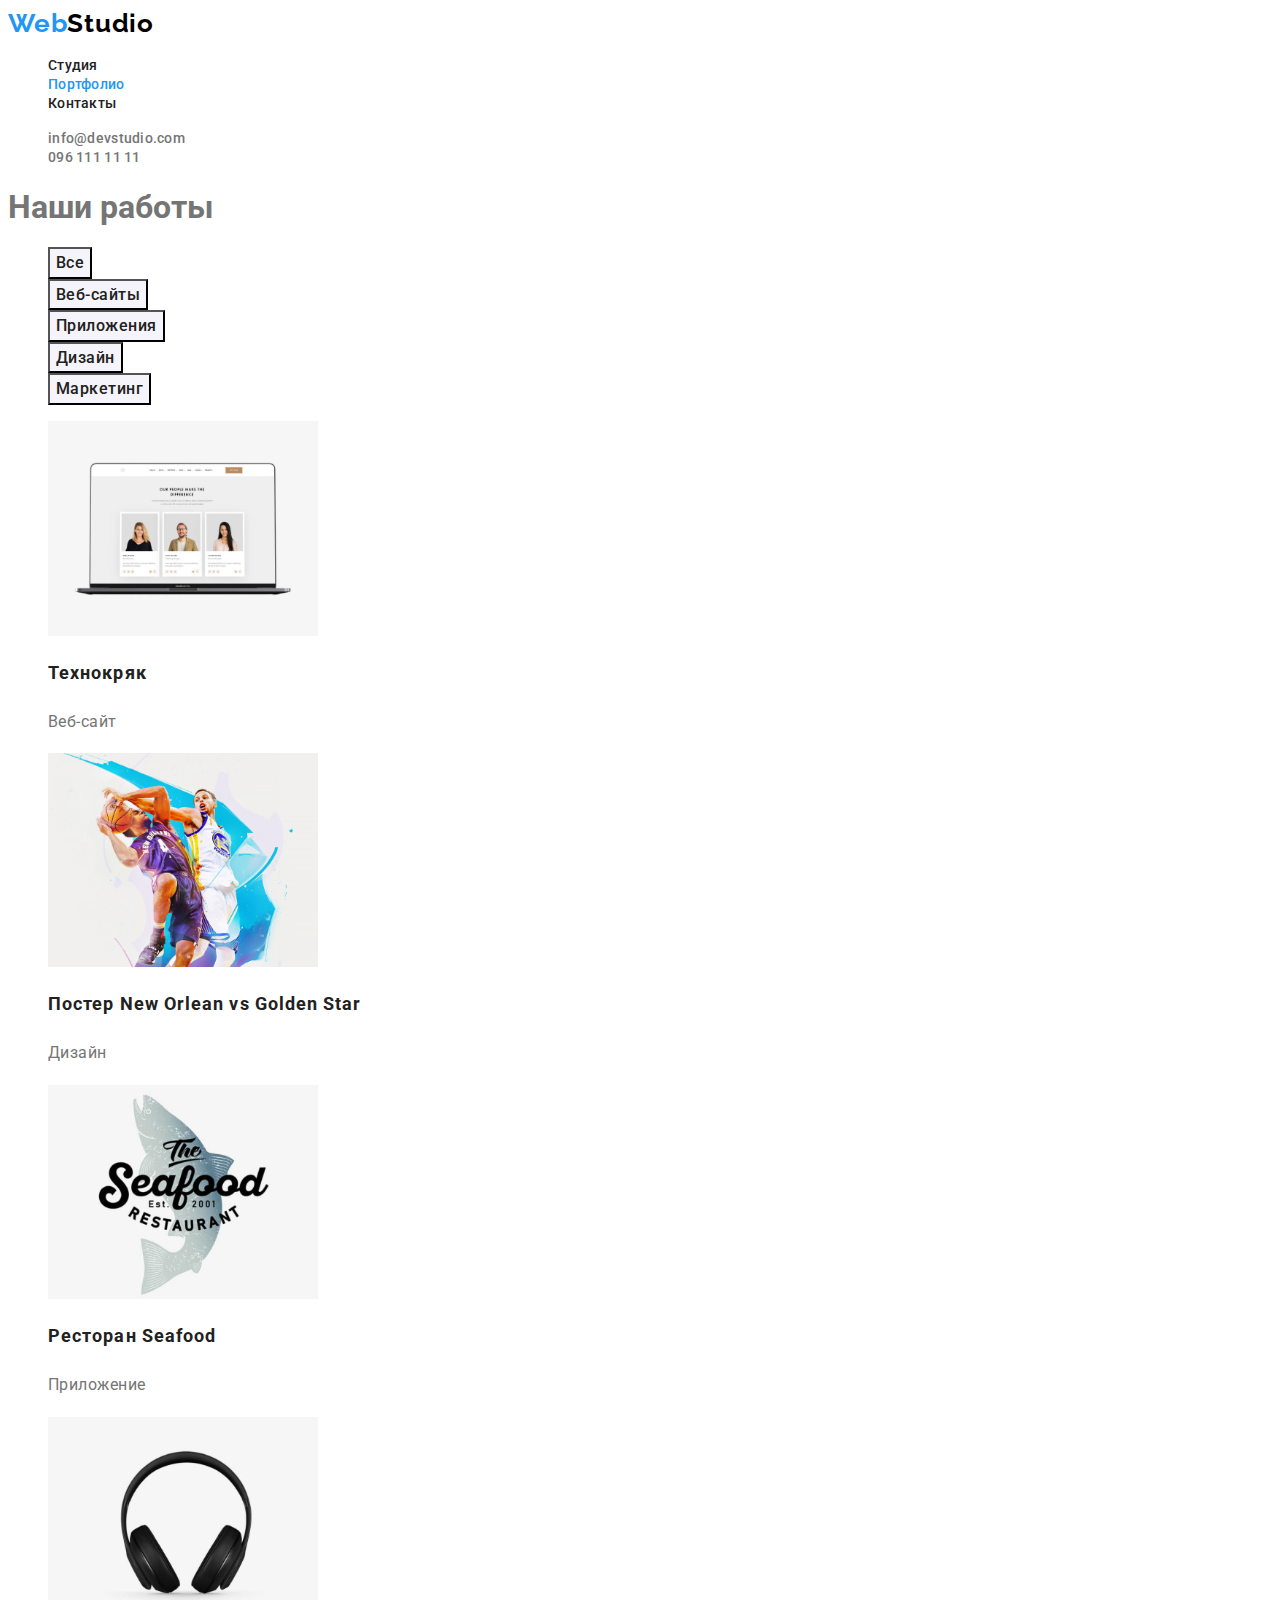
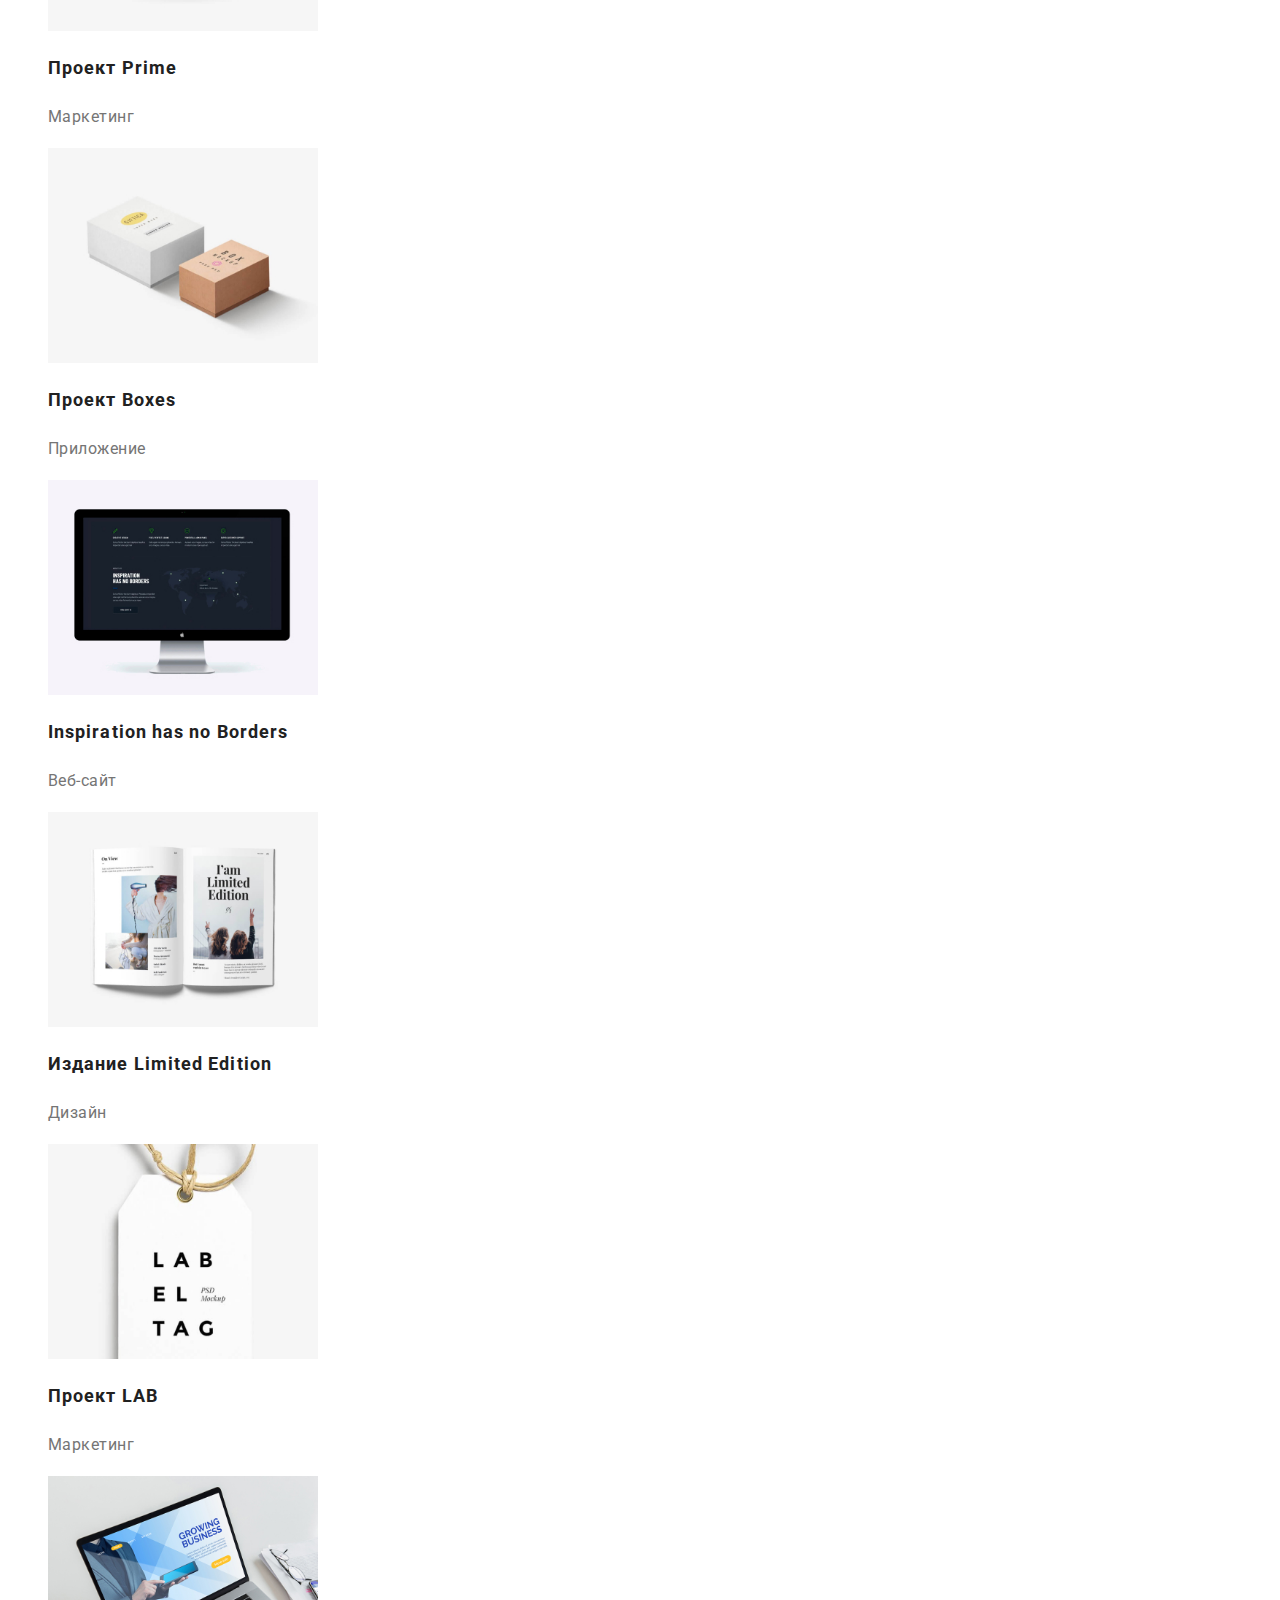
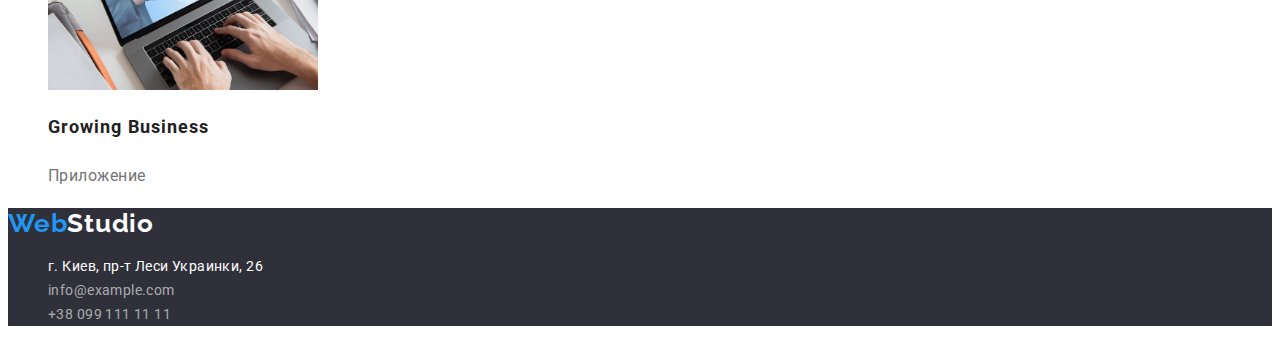
==== Portfolio.html @ 0b1c3d6b "main" ====
<!DOCTYPE html>
<html lang="en">

<head>
    <meta charset="UTF-8">
    <meta http-equiv="X-UA-Compatible" content="IE=edge">
    <meta name="viewport" content="width=device-width, initial-scale=1.0">
    <title>Studio</title>

    <link   href="https://fonts.googleapis.com/css2?family=Raleway:wght@700&family=Roboto:wght@400;500;700;900&display=swap"
      rel="stylesheet" />
    <link rel="stylesheet" href="./css/styles.css" />
</head>

<!--Шапка сайта-->

<body>
    <header>
        <nav class="site-nav">
            <a href="" class="logo">
                <span class="logo-color">Web</span>Studio</a>



            <ul class="navigation">
                <li><a href="./index.html" class="navigation-link-main">Студия</a></li>
                <li><a href="./Portfolio.html" class="navigation-link navigation-link-current">Портфолио</a></li>
                <li><a href="" class="navigation-link-main">Контакты</a></li>
            </ul>
        </nav>
        <ul class="contacts">
            <li><a href="" class="contacts-link">info@devstudio.com</a></li>
            <li><a href="" class="contacts-link">096 111 11 11</a></li>
        </ul>


    </header>
    <main>



        <section>
            <h1>Наши работы</h1>

            <ul>
                <li><button type="button" class="button-secondary">Все</button></li>
                <li><button type="button" class="button-secondary">Веб-сайты</button></li>
                <li><button type="button" class="button-secondary">Приложения</button></li>
                <li><button type="button" class="button-secondary">Дизайн</button></li>
                <li><button type="button" class="button-secondary">Маркетинг</button></li>
            </ul>





            <ul class="works">

                <li><a href="" class="image-link"><img src="./images/tehno.jpg" alt="Технокряк" width="270" />
                        <h2 class="works-title title-color">Технокряк</h2>
                        <p class="works-text">Веб-сайт</p>
                    </a></li>

                <li><a href="" class="image-link"><img src="./images/poster.jpg" alt="постер с баскетболистами"
                            width="270"/>
                        <h2 class="works-title title-color">Постер New Orlean vs Golden Star</h2>
                        <p class="works-text">Дизайн</p>
                    </a>
                </li>

                <li><a href="" class="image-link"><img src="./images/seafood.jpg" alt="логотип ресторана" width="270"
                            />
                        <h2 class="works-title title-color">Ресторан Seafood</h2>
                        <p class="works-text">Приложение</p>
                    </a>
                </li>

                <li><a href="" class="image-link"><img src="./images/prin.jpg" alt="постер с наушниками" width="270"
                     />
                        <h2 class="works-title title-color">Проект Prime</h2>
                        <p class="works-text">Маркетинг</p>
                    </a>
                </li>

                <li><a href="" class="image-link"><img src="./images/boxes.jpg" alt="постер с коробками" width="270"
                        />
                        <h2 class="works-title title-color">Проект Boxes</h2>
                        <p class="works-text">Приложение</p>
                    </a>
                </li>

                <li><a href="" class="image-link"><img src="./images/insp.jpg" alt="постер с монитором" width="270"
                        />
                        <h2 class="works-title title-color">Inspiration has no Borders</h2>
                        <p class="works-text"> Веб-сайт </p>
                    </a>
                </li>

                <li><a href="" class="image-link"><img src="./images/limited.jpg" alt="постер с журналом" width="270"
                        />
                        <h2 class="works-title title-color">Издание Limited Edition</h2>
                        <p class="works-text">Дизайн</p>
                    </a>
                </li>

                <li><a href="" class="image-link"><img src="./images/lab.jpg" alt="постер с биркой" width="270"
                            />
                        <h2 class="works-title title-color">Проект LAB</h2>
                        <p class="works-text">Маркетинг</p>
                    </a>
                </li>

                <li><a href="" class="image-link"><img src="./images/jb.jpg" alt="постер с ноутбуком" width="270"
                            />
                        <h2 class="works-title title-color">Growing Business</h2>
                        <p class="works-text">Приложение</p>
                    </a>
                </li>
            </ul>
        </section>

    </main>

    <footer class="adress-section">

        <a href="/" class="logo">
            <span class="logo-color">Web</span><span class="adress-logo">Studio</span></a>

        <ul>
            <li>
                <address><a href="" class="adress-text adress-style"> г. Киев, пр-т Леси Украинки, 26 </a></address>
            </li>
            <li>
                <address> <a href="" class="adress-text text-color adress-style">info@example.com</a></address>
            </li>
            <li>
                <address> <a href="" class="adress-text text-color adress-style">+38 099 111 11 11</a></address>
            </li>

        </ul>
    </footer>
</body>

</html>
---- css/styles.css ----
:root {
  --primary-text-color: #757575;
  --title-text-color: #212121;
  --accent-color: #ffffff;
  --navigation-color: #2196f3;
  --dark-background-color: #2f303a;
}

body {
  font-family: Roboto, sans-serif;
  color: var(--primary-text-color);
}

/* <!--Шапка сайта-- >  */

.site-nav {
  text-decoration: none;
  color: var(--title-text-color);
}

.logo {
  font-family: Raleway, sans-serif;
  font-weight: 700;
  font-size: 26px;
  line-height: 1.2;
  letter-spacing: 0.03em;
  text-decoration: none;
  color: black;
}

.logo-color {
  font-family: Raleway, sans-serif;
  font-weight: 700;
  font-size: 26px;
  line-height: 1.2;
  letter-spacing: 0.03em;
  color: var(--navigation-color);
}

ul {
  list-style: none;
}

.navigation-link-main {
  color: var(--title-text-color);
  font-weight: 500;
  font-size: 14px;
  line-height: 1.2;
  letter-spacing: 0.02em;
  text-decoration: none;
}

.navigation-link-current {
  color: var(--navigation-color);
  font-weight: 500;
  font-size: 14px;
  line-height: 1.2;
  letter-spacing: 0.02em;
  text-decoration: none;
}

.contacts-link {
  color: #757575;
  font-weight: 500;
  font-size: 14px;
  line-height: 1.2;
  letter-spacing: 0.02em;
  text-decoration: none;
}

.navigation-link-main:hover,
.navigation-link-main:focus {
  color: var(--navigation-color);
}
.contacts-link:hover,
.contacts-link:focus {
  color: var(--navigation-color);
}

/* <!--Hero-- >  */

.hero-section {
  background-color: var(--dark-background-color);
}

.title-hero {
  color: var(--accent-color);
  font-size: 44px;
  line-height: 1.4;
  letter-spacing: 0.06em;
  font-weight: 900;
  text-align: center;
  text-transform: uppercase;
}

.button-primary {
  color: var(--accent-color);
  background-color: #2196f3;
  font-weight: 700;
  font-size: 16px;
  line-height: 1.9;
  letter-spacing: 0.06em;
  cursor: pointer;
  font-family: inherit;
}

/* <!--Features--> */

.features-title {
  color: var(--title-text-color);
  font-weight: 700;
  font-size: 14px;
  line-height: 1.14;
  letter-spacing: 0.03em;
  text-transform: uppercase;
}
.title-color {
  color: var(--title-text-color);
  text-decoration: none;
}

.feautures-text {
  font-weight: 400;
  font-size: 14px;
  line-height: 1.7;
  letter-spacing: 0.03em;
}

/* <!--Activities-- > */

.activities-title {
  font-weight: 700;
  font-size: 36px;
  line-height: 1.2;
  text-align: Center;
  letter-spacing: 0.03em;
}

.image-link {
  text-decoration: none;
  color: #757575;
}

.image-link:hover,
.image-link:active {
  color: var(--navigation-color);
}
/* <!--Team-- > */

.team-title {
  font-weight: 700;
  font-size: 36px;
  line-height: 1.2;
  text-align: Center;
  letter-spacing: 0.03em;
}

.team-names {
  font-weight: 600;
  font-size: 16px;
  line-height: 1.2;
  letter-spacing: 0.03em;
}

.team-possition {
  font-weight: 400;
  font-size: 16px;
  line-height: 1.2;
  letter-spacing: 0.03em;
}
/* <!--Footer-- > */

.adress-section {
  background-color: var(--dark-background-color);
}

.adress-text {
  color: var(--accent-color);
  font-weight: 400;
  font-size: 14px;
  line-height: 1.7;
  letter-spacing: 0.03em;
}
.adress-logo {
  color: var(--accent-color);
}

.text-color {
  color: rgb(255, 255, 255, 0.6);
}
.adress-style {
  font-style: normal;
  text-decoration: none;
}

/* * <!--Works-- > */

.button-secondary {
  color: var(--title-text-color);
  background-color: #f5f4fa;
  font-weight: 500;
  font-size: 16px;
  line-height: 1.6;
  letter-spacing: 0.03em;
  cursor: pointer;
  font-family: inherit;
}
.button-secondary:hover,
.button-secondary:focus {
  background-color: #2196f3;
}

.works-title {
  font-weight: 700;
  font-size: 18px;
  line-height: 2;
  letter-spacing: 0.06em;
}
.works-title:hover,
.works-title:focus {
  color: var(--navigation-color);
}

.works-text {
  font-weight: 400;
  font-size: 16px;
  line-height: 1.9;
  letter-spacing: 0.03em;
}
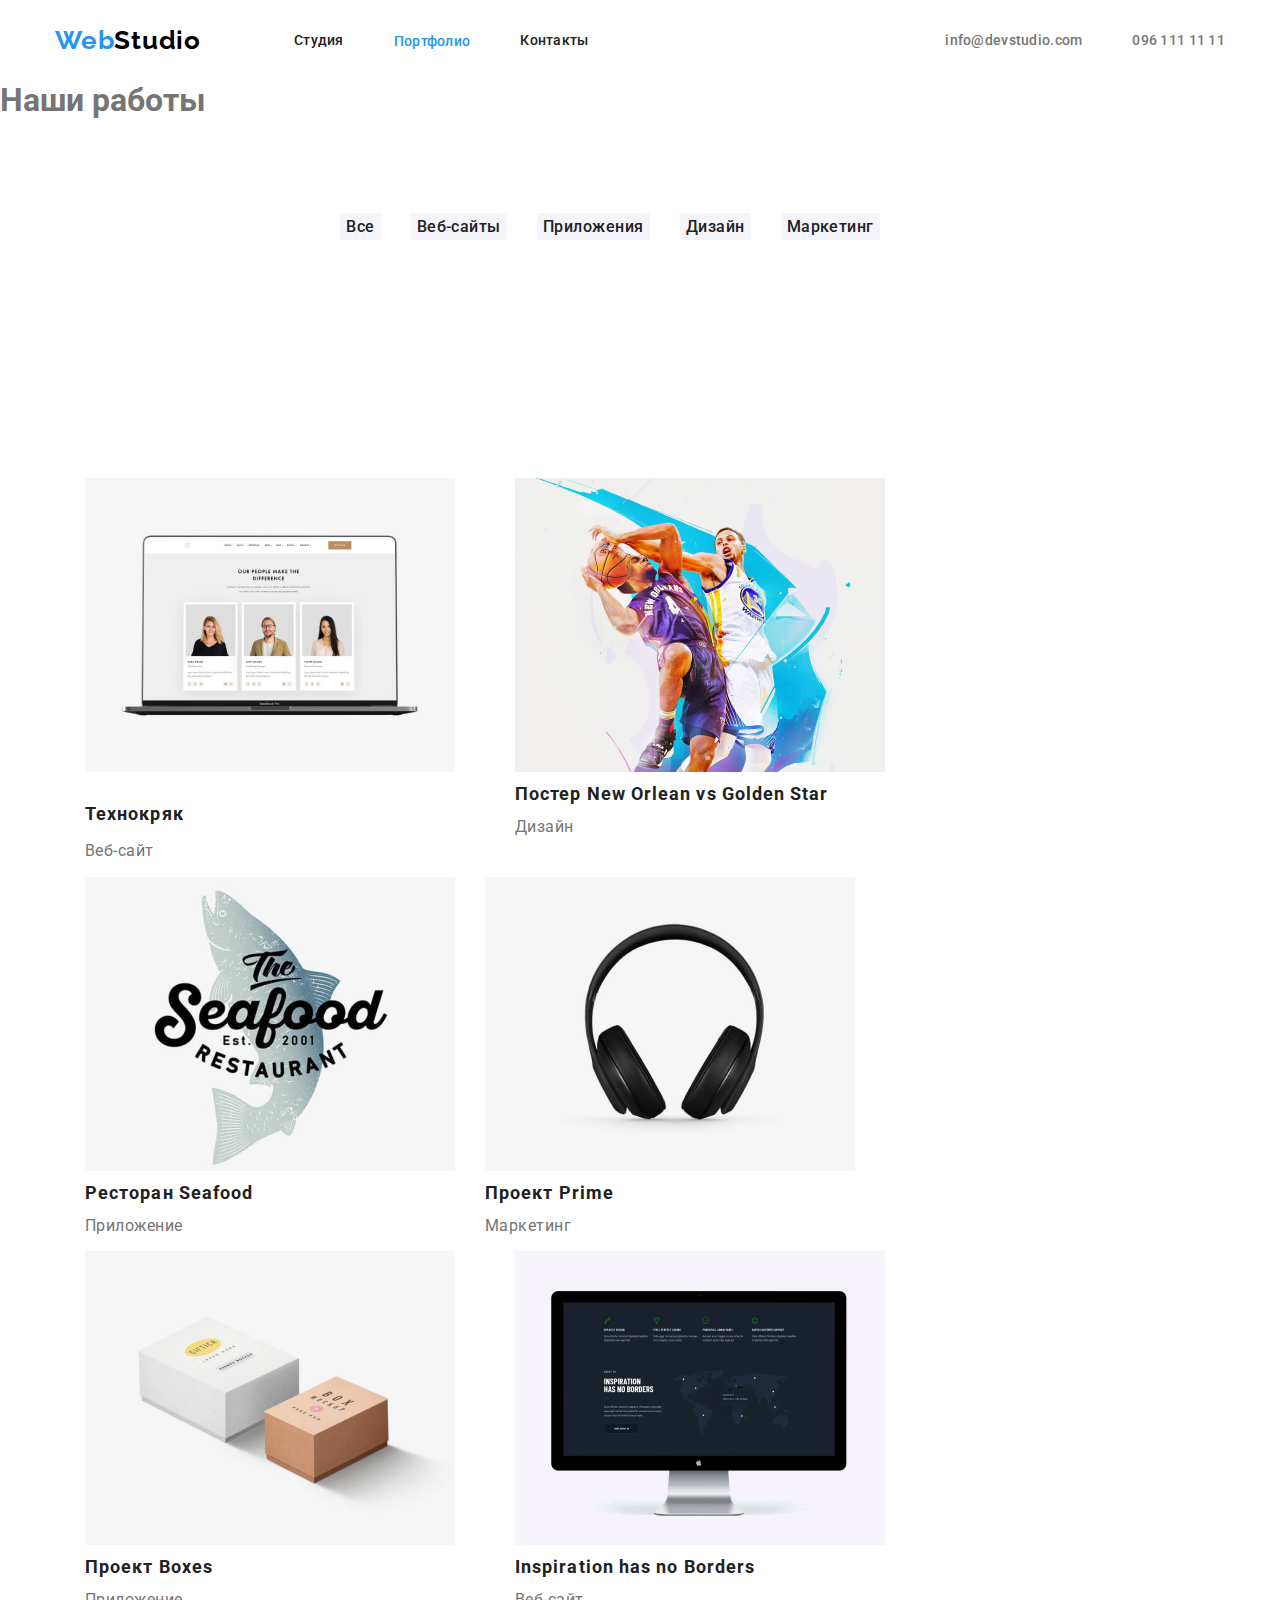
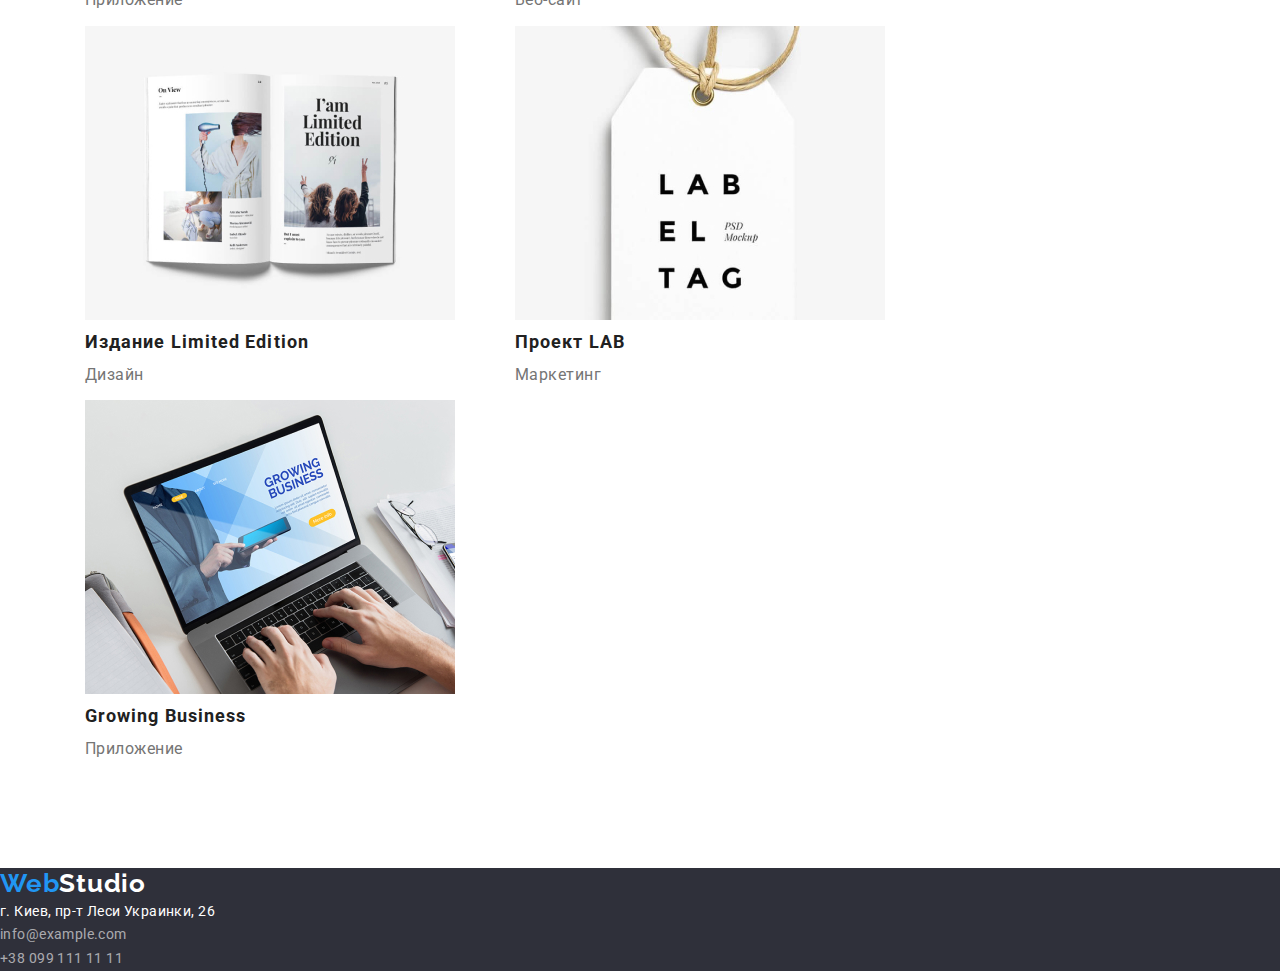
==== commit bf7d603f: "main" ====
--- a/Portfolio.html
+++ b/Portfolio.html
@@ -1,11 +1,11 @@
 <!DOCTYPE html>
-<html lang="en">
+<html lang="ru">
 
 <head>
     <meta charset="UTF-8">
     <meta http-equiv="X-UA-Compatible" content="IE=edge">
     <meta name="viewport" content="width=device-width, initial-scale=1.0">
-    <title>Studio</title>
+    <title>Portfolio</title>
 
     <link   href="https://fonts.googleapis.com/css2?family=Raleway:wght@700&family=Roboto:wght@400;500;700;900&display=swap"
       rel="stylesheet" />
@@ -15,24 +15,23 @@
 <!--Шапка сайта-->
 
 <body>
-    <header>
-        <nav class="site-nav">
+    <header class="page-header">
+        <div class="container container-navigation">
+        <nav class="site-nav container-navigation">
             <a href="" class="logo">
                 <span class="logo-color">Web</span>Studio</a>
 
-
-
-            <ul class="navigation">
-                <li><a href="./index.html" class="navigation-link-main">Студия</a></li>
-                <li><a href="./Portfolio.html" class="navigation-link navigation-link-current">Портфолио</a></li>
-                <li><a href="" class="navigation-link-main">Контакты</a></li>
+            <ul class="navigation container-navigation">
+                <li class="navigation-link"><a href="./index.html" class="navigation-link-main">Студия</a></li>
+                <li class="navigation-link"><a href="./Portfolio.html" class="navigation-link navigation-link-current">Портфолио</a></li>
+                <li class="navigation-link"><a href="" class="navigation-link-main">Контакты</a></li>
             </ul>
         </nav>
-        <ul class="contacts">
-            <li><a href="" class="contacts-link">info@devstudio.com</a></li>
-            <li><a href="" class="contacts-link">096 111 11 11</a></li>
+        <ul class="contacts navigation container-navigation">
+            <li class="navigation-link"><a href="" class="contacts-link">info@devstudio.com</a></li>
+            <li class="navigation-link"><a href="" class="contacts-link">096 111 11 11</a></li>
         </ul>
-
+</div>
 
     </header>
     <main>
@@ -41,82 +40,85 @@
 
         <section>
             <h1>Наши работы</h1>
+            <div class="container">
 
-            <ul>
-                <li><button type="button" class="button-secondary">Все</button></li>
-                <li><button type="button" class="button-secondary">Веб-сайты</button></li>
-                <li><button type="button" class="button-secondary">Приложения</button></li>
-                <li><button type="button" class="button-secondary">Дизайн</button></li>
-                <li><button type="button" class="button-secondary">Маркетинг</button></li>
+            <ul class="works-section works-section-flex">
+                <li><button type="button" class="button-secondary works-section-flex">Все</button></li>
+                <li><button type="button" class="button-secondary works-section-flex">Веб-сайты</button></li>
+                <li><button type="button" class="button-secondary works-section-flex">Приложения</button></li>
+                <li><button type="button" class="button-secondary works-section-flex">Дизайн</button></li>
+                <li><button type="button" class="button-secondary works-section-flex">Маркетинг</button></li>
             </ul>
 
 
 
 
 
-            <ul class="works">
+            <ul class="works-section works-section-list">
 
-                <li><a href="" class="image-link"><img src="./images/tehno.jpg" alt="Технокряк" width="270" />
-                        <h2 class="works-title title-color">Технокряк</h2>
+                <li class="flex-element"><a href="" class="image-link"><img src="./images/tehno.jpg" alt="Технокряк" width="370" />
+                        <h2 class="works-title title-color works-title-borders">Технокряк</h2>
                         <p class="works-text">Веб-сайт</p>
                     </a></li>
 
-                <li><a href="" class="image-link"><img src="./images/poster.jpg" alt="постер с баскетболистами"
-                            width="270"/>
+                <li class="flex-element"><a href="" class="image-link"><img src="./images/poster.jpg" alt="постер с баскетболистами"
+                            width="370"/>
                         <h2 class="works-title title-color">Постер New Orlean vs Golden Star</h2>
                         <p class="works-text">Дизайн</p>
                     </a>
                 </li>
 
-                <li><a href="" class="image-link"><img src="./images/seafood.jpg" alt="логотип ресторана" width="270"
+                <li class="flex-element"><a href="" class="image-link"><img src="./images/seafood.jpg" alt="логотип ресторана" width="370"
                             />
                         <h2 class="works-title title-color">Ресторан Seafood</h2>
                         <p class="works-text">Приложение</p>
                     </a>
                 </li>
 
-                <li><a href="" class="image-link"><img src="./images/prin.jpg" alt="постер с наушниками" width="270"
+                <li class="flex-element"><a href="" class="image-link"><img src="./images/prin.jpg" alt="постер с наушниками" width="370"
                      />
                         <h2 class="works-title title-color">Проект Prime</h2>
                         <p class="works-text">Маркетинг</p>
                     </a>
                 </li>
 
-                <li><a href="" class="image-link"><img src="./images/boxes.jpg" alt="постер с коробками" width="270"
+                <li class="flex-element"><a href="" class="image-link"><img src="./images/boxes.jpg" alt="постер с коробками" width="370"
                         />
                         <h2 class="works-title title-color">Проект Boxes</h2>
                         <p class="works-text">Приложение</p>
                     </a>
                 </li>
 
-                <li><a href="" class="image-link"><img src="./images/insp.jpg" alt="постер с монитором" width="270"
+                <li class="flex-element"><a href="" class="image-link"><img src="./images/insp.jpg" alt="постер с монитором" width="370"
                         />
                         <h2 class="works-title title-color">Inspiration has no Borders</h2>
                         <p class="works-text"> Веб-сайт </p>
                     </a>
                 </li>
 
-                <li><a href="" class="image-link"><img src="./images/limited.jpg" alt="постер с журналом" width="270"
+                <li class="flex-element"><a href="" class="image-link"><img src="./images/limited.jpg" alt="постер с журналом" width="370"
                         />
                         <h2 class="works-title title-color">Издание Limited Edition</h2>
                         <p class="works-text">Дизайн</p>
                     </a>
                 </li>
 
-                <li><a href="" class="image-link"><img src="./images/lab.jpg" alt="постер с биркой" width="270"
+                <li class="flex-element"><a href="" class="image-link"><img src="./images/lab.jpg" alt="постер с биркой" width="370"
                             />
                         <h2 class="works-title title-color">Проект LAB</h2>
                         <p class="works-text">Маркетинг</p>
                     </a>
                 </li>
 
-                <li><a href="" class="image-link"><img src="./images/jb.jpg" alt="постер с ноутбуком" width="270"
+                <li class="flex-element"><a href="" class="image-link"><img src="./images/jb.jpg" alt="постер с ноутбуком" width="370"
                             />
                         <h2 class="works-title title-color">Growing Business</h2>
                         <p class="works-text">Приложение</p>
                     </a>
                 </li>
             </ul>
+
+           </div>
         </section>
 
     </main>
--- a/css/styles.css
+++ b/css/styles.css
@@ -5,20 +5,51 @@
   --navigation-color: #2196f3;
   --dark-background-color: #2f303a;
 }
+html {
+  box-sizing: border-box;
+}
+
+*,
+*::before,
+*::after {
+  box-sizing: inherit;
+}
 
 body {
+  margin: 0;
   font-family: Roboto, sans-serif;
   color: var(--primary-text-color);
 }
 
 /* <!--Шапка сайта-- >  */
 
+.container {
+  width: 1200px;
+  padding-left: 15px;
+  padding-right: 15px;
+  margin-left: auto;
+  margin-right: auto;
+}
+
+.container-navigation {
+  display: flex;
+  align-items: center;
+}
+
 .site-nav {
   text-decoration: none;
   color: var(--title-text-color);
 }
-
+.navigation,
+.contacts {
+  display: flex;
+}
+.navigation-link:not(:last-child) {
+  margin-right: 50px;
+}
 .logo {
+  margin-right: 93px;
+
   font-family: Raleway, sans-serif;
   font-weight: 700;
   font-size: 26px;
@@ -39,9 +70,15 @@
 
 ul {
   list-style: none;
+  margin: 0;
+  padding: 0;
 }
 
 .navigation-link-main {
+  padding-top: 32px;
+  padding-bottom: 32px;
+  display: block;
+
   color: var(--title-text-color);
   font-weight: 500;
   font-size: 14px;
@@ -51,6 +88,9 @@
 }
 
 .navigation-link-current {
+  padding-top: 32px;
+  padding-bottom: 32px;
+
   color: var(--navigation-color);
   font-weight: 500;
   font-size: 14px;
@@ -59,7 +99,16 @@
   text-decoration: none;
 }
 
+.contacts {
+  display: flex;
+  margin-left: auto;
+}
+
 .contacts-link {
+  padding-top: 32px;
+  padding-bottom: 32px;
+  display: block;
+
   color: #757575;
   font-weight: 500;
   font-size: 14px;
@@ -77,13 +126,24 @@
   color: var(--navigation-color);
 }
 
+h1,
+h2,
+h3,
+p {
+  margin: 0;
+}
+
 /* <!--Hero-- >  */
 
 .hero-section {
   background-color: var(--dark-background-color);
+  text-align: center;
 }
 
 .title-hero {
+  margin-top: 0;
+  margin-bottom: 30px;
+
   color: var(--accent-color);
   font-size: 44px;
   line-height: 1.4;
@@ -94,6 +154,9 @@
 }
 
 .button-primary {
+  border-bottom: 4px;
+  border: transparent;
+
   color: var(--accent-color);
   background-color: #2196f3;
   font-weight: 700;
@@ -106,7 +169,17 @@
 
 /* <!--Features--> */
 
+.features-section {
+  padding-top: 94px;
+  padding-bottom: 94px;
+  margin-left: 215 px;
+  margin-bottom: 215 px;
+}
+
 .features-title {
+  margin: 0;
+  margin-bottom: 10px;
+
   color: var(--title-text-color);
   font-weight: 700;
   font-size: 14px;
@@ -124,11 +197,48 @@
   font-size: 14px;
   line-height: 1.7;
   letter-spacing: 0.03em;
+  margin-bottom: 94;
+}
+
+.feautures-list {
+  display: flex;
+}
+
+.feautures-list-item {
+  max-width: 270px;
+}
+
+.feautures-list,
+.feautures-text,
+.features-title .feautures-list-item:not(:last-child) {
+  margin-left: 30;
 }
 
 /* <!--Activities-- > */
 
+.activities-section {
+  padding-bottom: 94px;
+  padding-left: 215px;
+  padding-right: 215px;
+}
+
+.activities-flex {
+  display: block;
+}
+
+.img {
+  display: block;
+  max-width: 100%;
+  height: auto;
+}
+.img:not(:last-child) {
+  margin-left: 30;
+}
+
 .activities-title {
+  margin-top: 0;
+  margin-bottom: 50px;
+
   font-weight: 700;
   font-size: 36px;
   line-height: 1.2;
@@ -139,6 +249,7 @@
 .image-link {
   text-decoration: none;
   color: #757575;
+  margin-bottom: 0;
 }
 
 .image-link:hover,
@@ -147,7 +258,19 @@
 }
 /* <!--Team-- > */
 
+.team-section {
+  background-color: #f5f4fa;
+  padding-bottom: 94px;
+  padding-top: 94px;
+}
+
+.team-flex {
+  display: flex;
+}
+
 .team-title {
+  margin-bottom: 50;
+
   font-weight: 700;
   font-size: 36px;
   line-height: 1.2;
@@ -156,6 +279,7 @@
 }
 
 .team-names {
+  margin-top: 30px;
   font-weight: 600;
   font-size: 16px;
   line-height: 1.2;
@@ -163,6 +287,8 @@
 }
 
 .team-possition {
+  margin-top: 10px;
+
   font-weight: 400;
   font-size: 16px;
   line-height: 1.2;
@@ -196,6 +322,9 @@
 /* * <!--Works-- > */
 
 .button-secondary {
+  margin-bottom: 50px;
+  border: transparent;
+
   color: var(--title-text-color);
   background-color: #f5f4fa;
   font-weight: 500;
@@ -209,6 +338,21 @@
 .button-secondary:focus {
   background-color: #2196f3;
 }
+.works-section {
+  padding-top: 94px;
+  padding-bottom: 94px;
+}
+
+.works-section-flex {
+  display: flex;
+  margin-right: 30px;
+  justify-content: center;
+}
+
+.works-section-list {
+  display: flex;
+  flex-wrap: wrap;
+}
 
 .works-title {
   font-weight: 700;
@@ -216,14 +360,36 @@
   line-height: 2;
   letter-spacing: 0.06em;
 }
+
+.works-title-borders {
+  margin-top: 20px;
+  margin-bottom: 4px;
+}
+
 .works-title:hover,
 .works-title:focus {
   color: var(--navigation-color);
 }
 
 .works-text {
+  margin-top: 0;
+  margin-bottom: 10px;
   font-weight: 400;
   font-size: 16px;
   line-height: 1.9;
   letter-spacing: 0.03em;
 }
+
+.flex-element {
+  width: 370px;
+  margin-right: 30px;
+  margin-left: 30px;
+}
+
+.flex-element:nth-child(3n) {
+  margin-right: 0;
+}
+
+.flex-element:nth-last-child(-n + 3) {
+  margin-bottom: 0;
+}
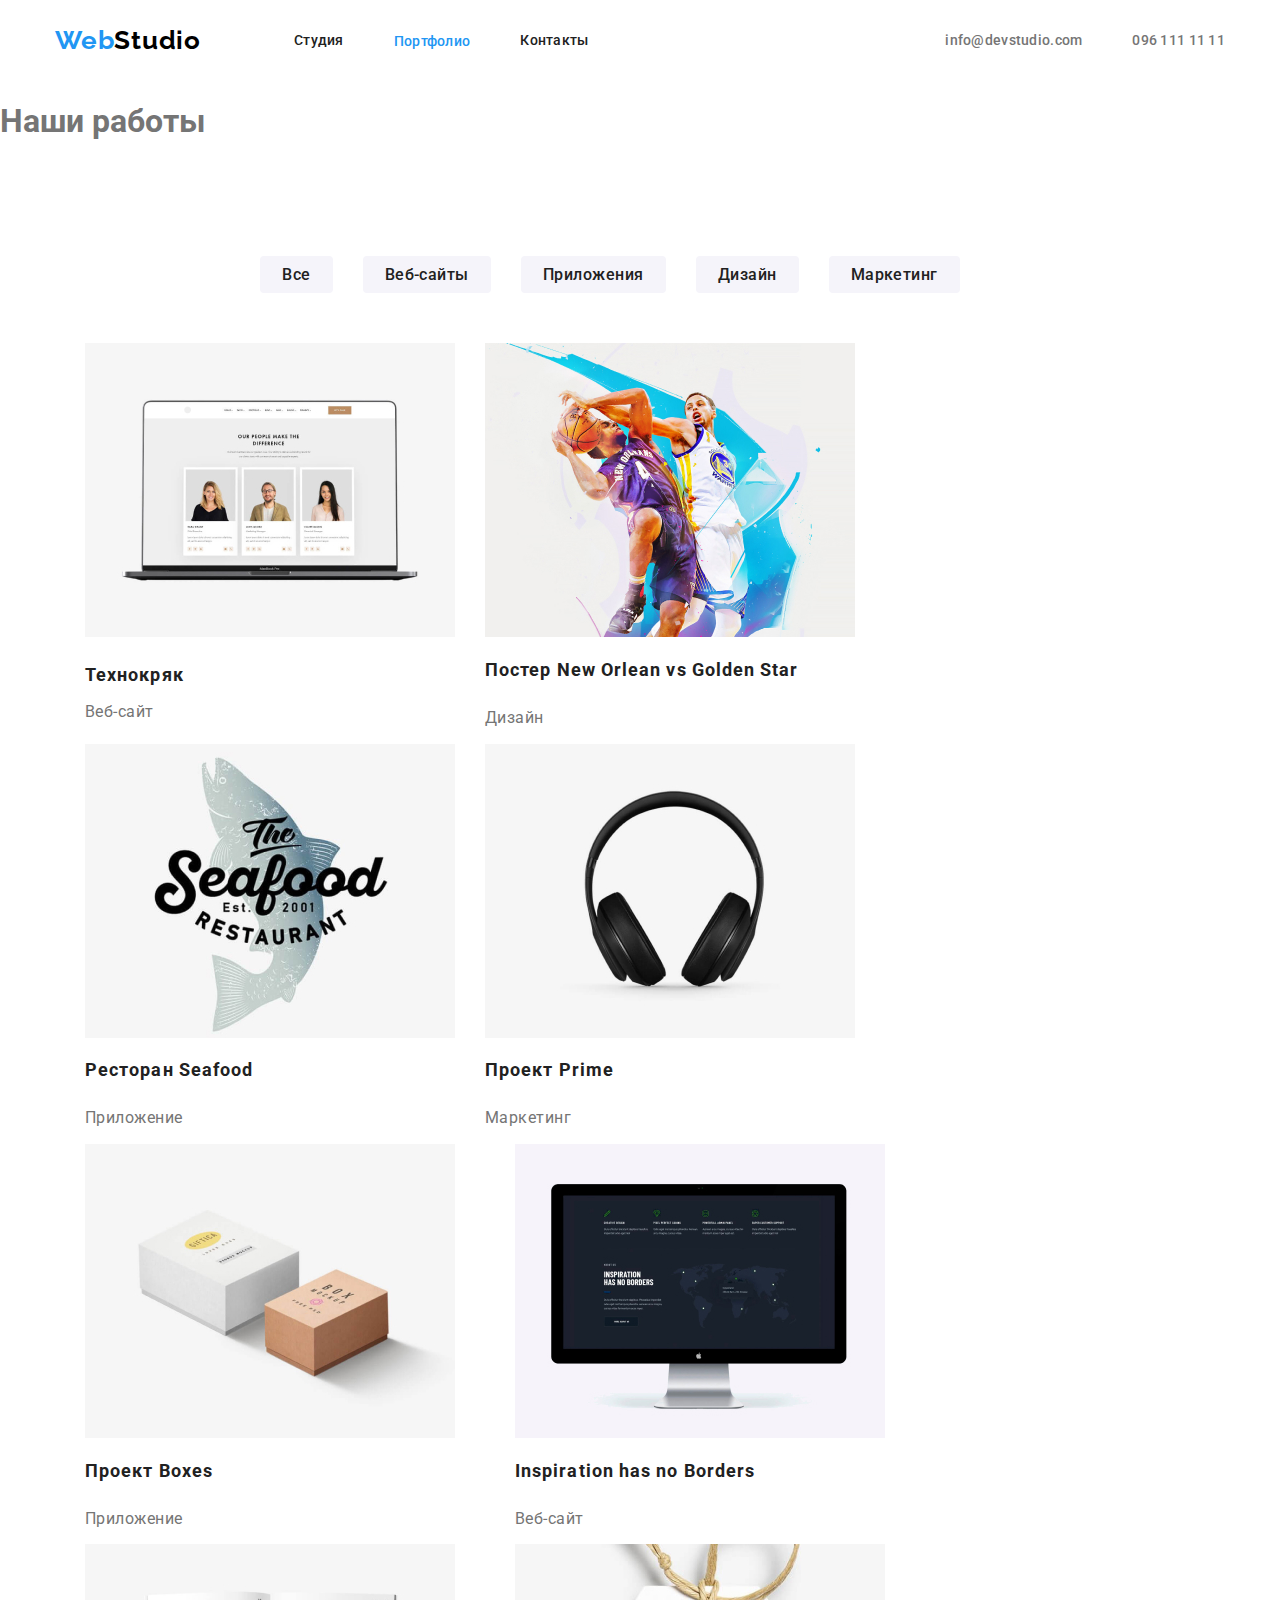
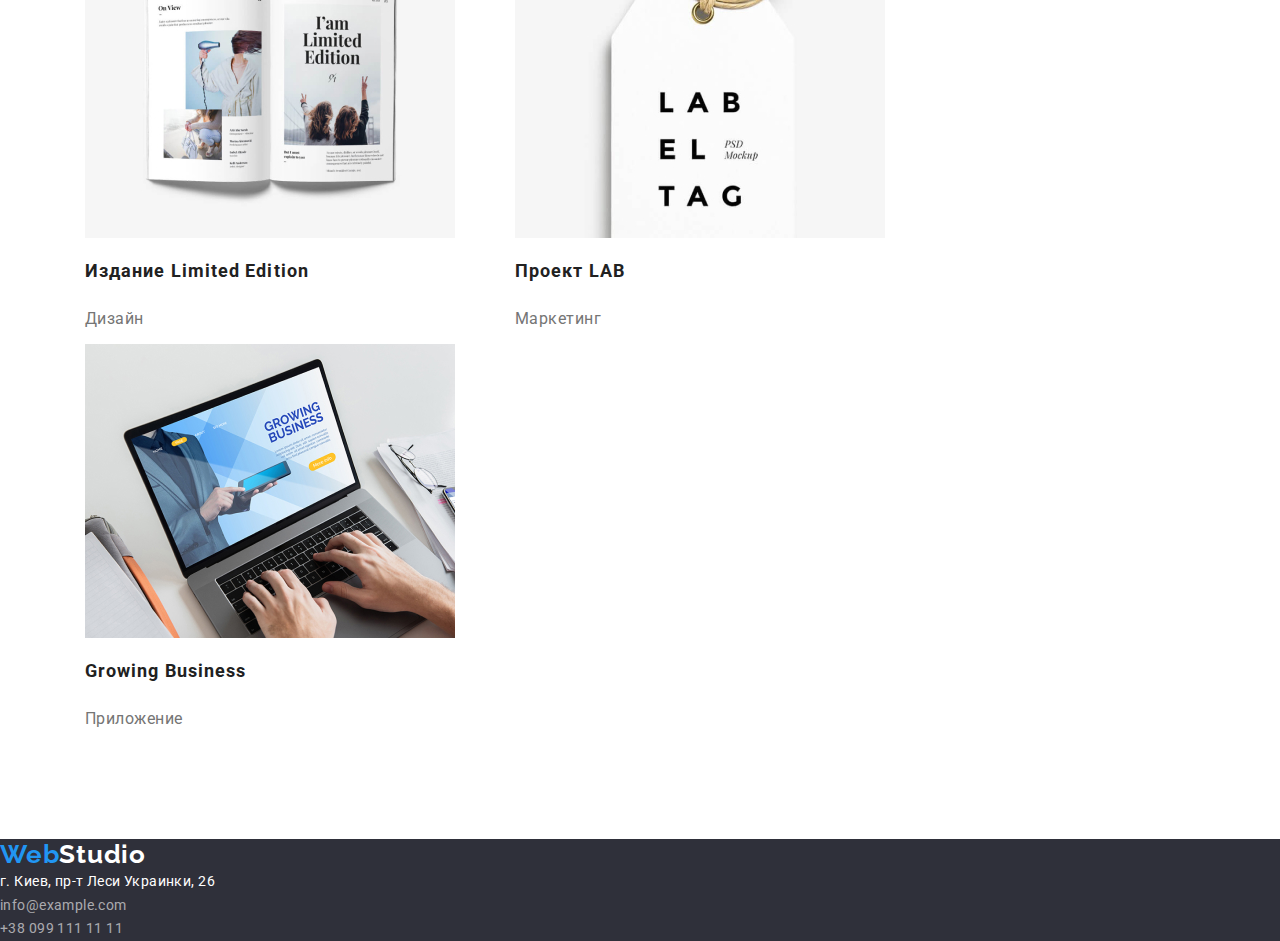
==== commit 5b346486: "main" ====
--- a/Portfolio.html
+++ b/Portfolio.html
@@ -39,10 +39,10 @@
 
 
         <section>
-            <h1>Наши работы</h1>
-            <div class="container">
+            <h1 >Наши работы</h1>
+            <div class="container works-section">
 
-            <ul class="works-section works-section-flex">
+            <ul class=" works-section-flex">
                 <li><button type="button" class="button-secondary works-section-flex">Все</button></li>
                 <li><button type="button" class="button-secondary works-section-flex">Веб-сайты</button></li>
                 <li><button type="button" class="button-secondary works-section-flex">Приложения</button></li>
@@ -54,63 +54,63 @@
 
 
 
-            <ul class="works-section works-section-list">
+            <ul class="works-section-list">
 
-                <li class="flex-element"><a href="" class="image-link"><img src="./images/tehno.jpg" alt="Технокряк" width="370" />
+                <li class="item"><a href="" class="image-link"><img src="./images/tehno.jpg" alt="Технокряк" width="370" />
                         <h2 class="works-title title-color works-title-borders">Технокряк</h2>
                         <p class="works-text">Веб-сайт</p>
                     </a></li>
 
-                <li class="flex-element"><a href="" class="image-link"><img src="./images/poster.jpg" alt="постер с баскетболистами"
+                <li class="itemt"><a href="" class="image-link"><img src="./images/poster.jpg" alt="постер с баскетболистами"
                             width="370"/>
                         <h2 class="works-title title-color">Постер New Orlean vs Golden Star</h2>
                         <p class="works-text">Дизайн</p>
                     </a>
                 </li>
 
-                <li class="flex-element"><a href="" class="image-link"><img src="./images/seafood.jpg" alt="логотип ресторана" width="370"
+                <li class="item"><a href="" class="image-link"><img src="./images/seafood.jpg" alt="логотип ресторана" width="370"
                             />
                         <h2 class="works-title title-color">Ресторан Seafood</h2>
                         <p class="works-text">Приложение</p>
                     </a>
                 </li>
 
-                <li class="flex-element"><a href="" class="image-link"><img src="./images/prin.jpg" alt="постер с наушниками" width="370"
+                <li class="item"><a href="" class="image-link"><img src="./images/prin.jpg" alt="постер с наушниками" width="370"
                      />
                         <h2 class="works-title title-color">Проект Prime</h2>
                         <p class="works-text">Маркетинг</p>
                     </a>
                 </li>
 
-                <li class="flex-element"><a href="" class="image-link"><img src="./images/boxes.jpg" alt="постер с коробками" width="370"
+                <li class="item"><a href="" class="image-link"><img src="./images/boxes.jpg" alt="постер с коробками" width="370"
                         />
                         <h2 class="works-title title-color">Проект Boxes</h2>
                         <p class="works-text">Приложение</p>
                     </a>
                 </li>
 
-                <li class="flex-element"><a href="" class="image-link"><img src="./images/insp.jpg" alt="постер с монитором" width="370"
+                <li class="item"><a href="" class="image-link"><img src="./images/insp.jpg" alt="постер с монитором" width="370"
                         />
                         <h2 class="works-title title-color">Inspiration has no Borders</h2>
                         <p class="works-text"> Веб-сайт </p>
                     </a>
                 </li>
 
-                <li class="flex-element"><a href="" class="image-link"><img src="./images/limited.jpg" alt="постер с журналом" width="370"
+                <li class="item"><a href="" class="image-link"><img src="./images/limited.jpg" alt="постер с журналом" width="370"
                         />
                         <h2 class="works-title title-color">Издание Limited Edition</h2>
                         <p class="works-text">Дизайн</p>
                     </a>
                 </li>
 
-                <li class="flex-element"><a href="" class="image-link"><img src="./images/lab.jpg" alt="постер с биркой" width="370"
+                <li class="item"><a href="" class="image-link"><img src="./images/lab.jpg" alt="постер с биркой" width="370"
                             />
                         <h2 class="works-title title-color">Проект LAB</h2>
                         <p class="works-text">Маркетинг</p>
                     </a>
                 </li>
 
-                <li class="flex-element"><a href="" class="image-link"><img src="./images/jb.jpg" alt="постер с ноутбуком" width="370"
+                <li class="item"><a href="" class="image-link"><img src="./images/jb.jpg" alt="постер с ноутбуком" width="370"
                             />
                         <h2 class="works-title title-color">Growing Business</h2>
                         <p class="works-text">Приложение</p>
--- a/css/styles.css
+++ b/css/styles.css
@@ -126,18 +126,13 @@
   color: var(--navigation-color);
 }
 
-h1,
-h2,
-h3,
-p {
-  margin: 0;
-}
-
 /* <!--Hero-- >  */
 
 .hero-section {
   background-color: var(--dark-background-color);
   text-align: center;
+  padding-top: 200px;
+  padding-bottom: 200px;
 }
 
 .title-hero {
@@ -156,6 +151,11 @@
 .button-primary {
   border-bottom: 4px;
   border: transparent;
+  padding-top: 10px;
+  padding-bottom: 10px;
+  padding-left: 30px;
+  padding-right: 30px;
+  border-radius: 4px;
 
   color: var(--accent-color);
   background-color: #2196f3;
@@ -169,14 +169,17 @@
 
 /* <!--Features--> */
 
-.features-section {
+p {
+  margin: 0;
+}
+
+.section {
   padding-top: 94px;
   padding-bottom: 94px;
-  margin-left: 215 px;
-  margin-bottom: 215 px;
 }
 
 .features-title {
+  display: flex;
   margin: 0;
   margin-bottom: 10px;
 
@@ -192,47 +195,35 @@
   text-decoration: none;
 }
 
+.feautures-list {
+  display: flex;
+}
+
 .feautures-text {
   font-weight: 400;
   font-size: 14px;
   line-height: 1.7;
   letter-spacing: 0.03em;
-  margin-bottom: 94;
-}
-
-.feautures-list {
-  display: flex;
-}
-
-.feautures-list-item {
-  max-width: 270px;
-}
-
-.feautures-list,
-.feautures-text,
-.features-title .feautures-list-item:not(:last-child) {
-  margin-left: 30;
+}
+.feautures-item {
+  flex-basis: calc ((100%-90px)/4);
+}
+
+.feautures-item:not(:last-child) {
+  margin-right: 30px;
 }
 
 /* <!--Activities-- > */
 
 .activities-section {
-  padding-bottom: 94px;
-  padding-left: 215px;
-  padding-right: 215px;
-}
-
-.activities-flex {
-  display: block;
-}
-
-.img {
-  display: block;
-  max-width: 100%;
-  height: auto;
-}
-.img:not(:last-child) {
-  margin-left: 30;
+  padding-top: 0;
+}
+.activities-section > ul {
+  display: flex;
+}
+
+.activities-item:not(:last-child) {
+  margin-right: 30px;
 }
 
 .activities-title {
@@ -264,7 +255,17 @@
   padding-top: 94px;
 }
 
-.team-flex {
+.team-list {
+  display: flex;
+}
+
+img {
+  display: block;
+  max-width: 100%;
+  height: auto;
+}
+
+.team-item {
   display: flex;
 }
 
@@ -324,6 +325,11 @@
 .button-secondary {
   margin-bottom: 50px;
   border: transparent;
+  padding-top: 6px;
+  padding-bottom: 6px;
+  padding-left: 22px;
+  padding-right: 22px;
+  border-radius: 4px;
 
   color: var(--title-text-color);
   background-color: #f5f4fa;
@@ -380,16 +386,26 @@
   letter-spacing: 0.03em;
 }
 
-.flex-element {
+.item {
   width: 370px;
   margin-right: 30px;
   margin-left: 30px;
 }
 
-.flex-element:nth-child(3n) {
+.item:nth-child(3n) {
   margin-right: 0;
 }
 
 .flex-element:nth-last-child(-n + 3) {
   margin-bottom: 0;
 }
+.card-set {
+  overflow: 1px solid #eeeeee;
+  padding: 0;
+  margin: 0;
+  list-style: none;
+  display: flex;
+  flex-wrap: wrap;
+}
+
+.card-set > .item;
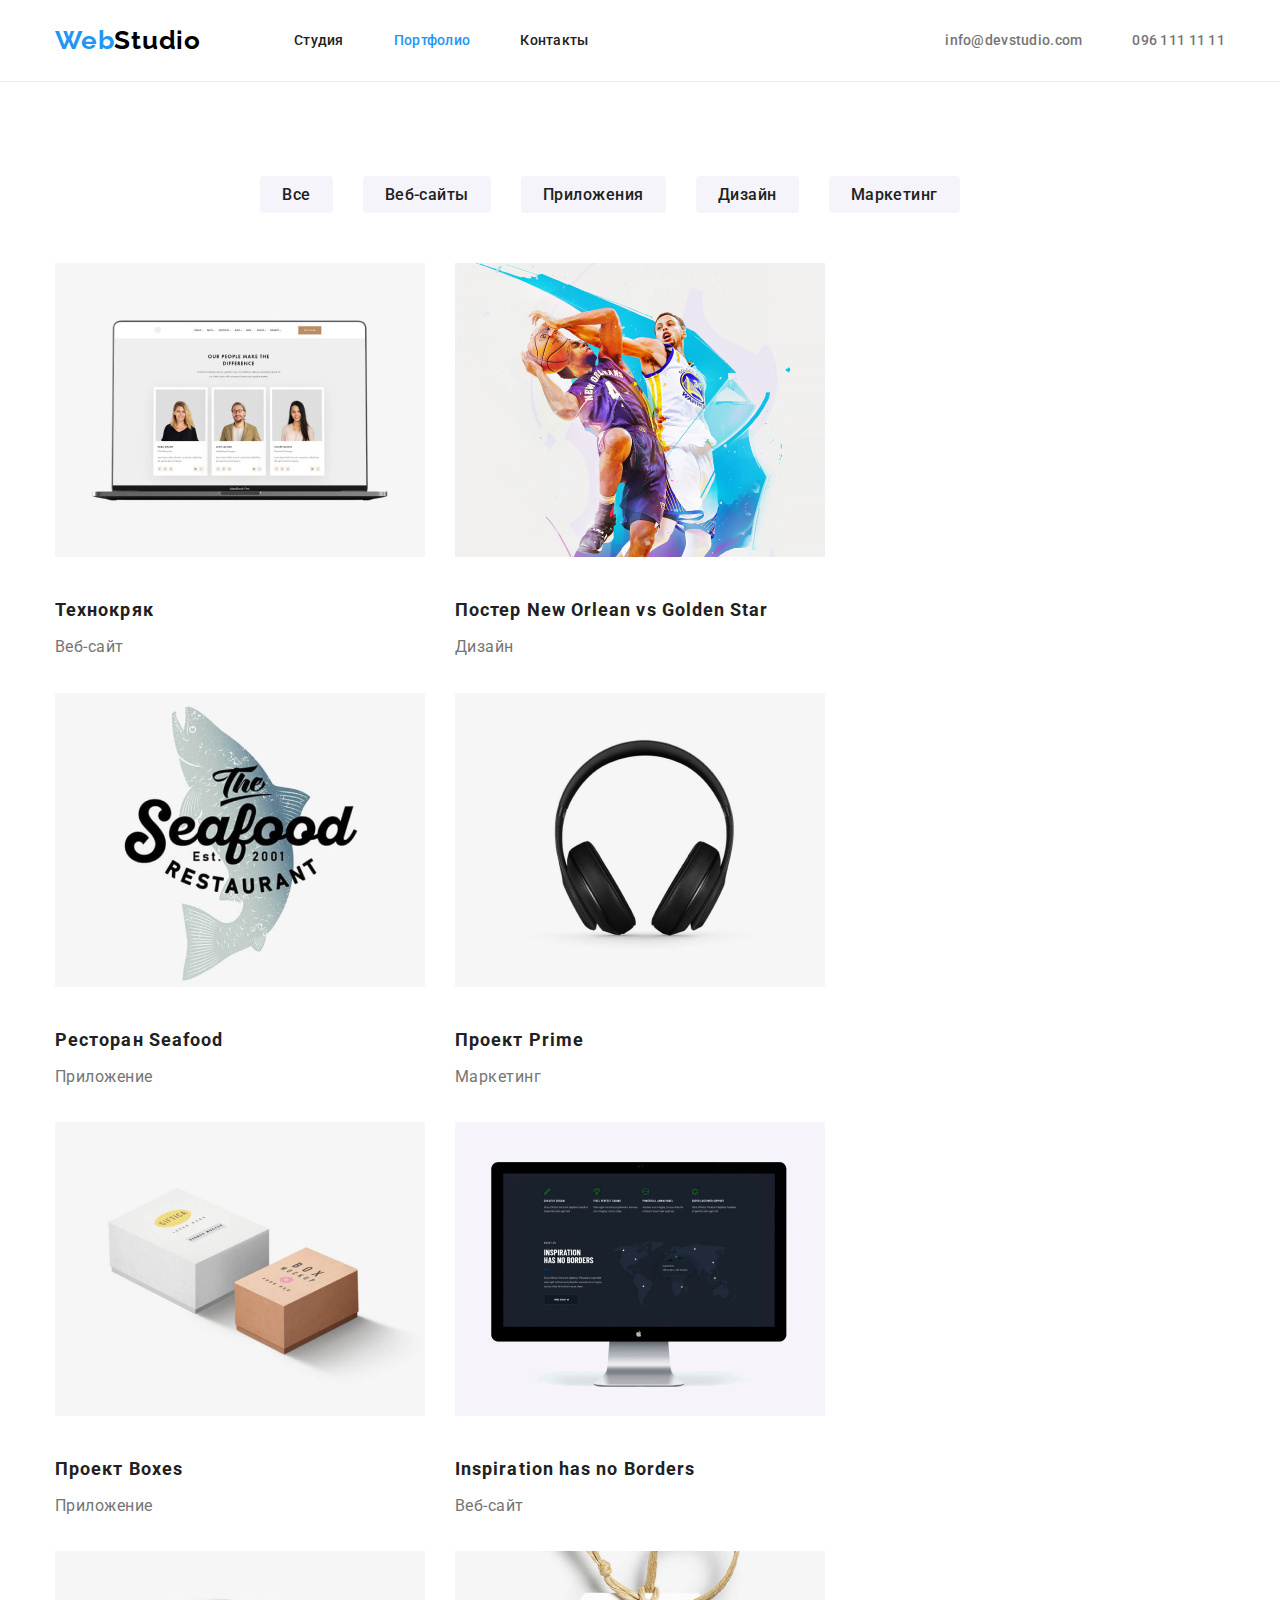
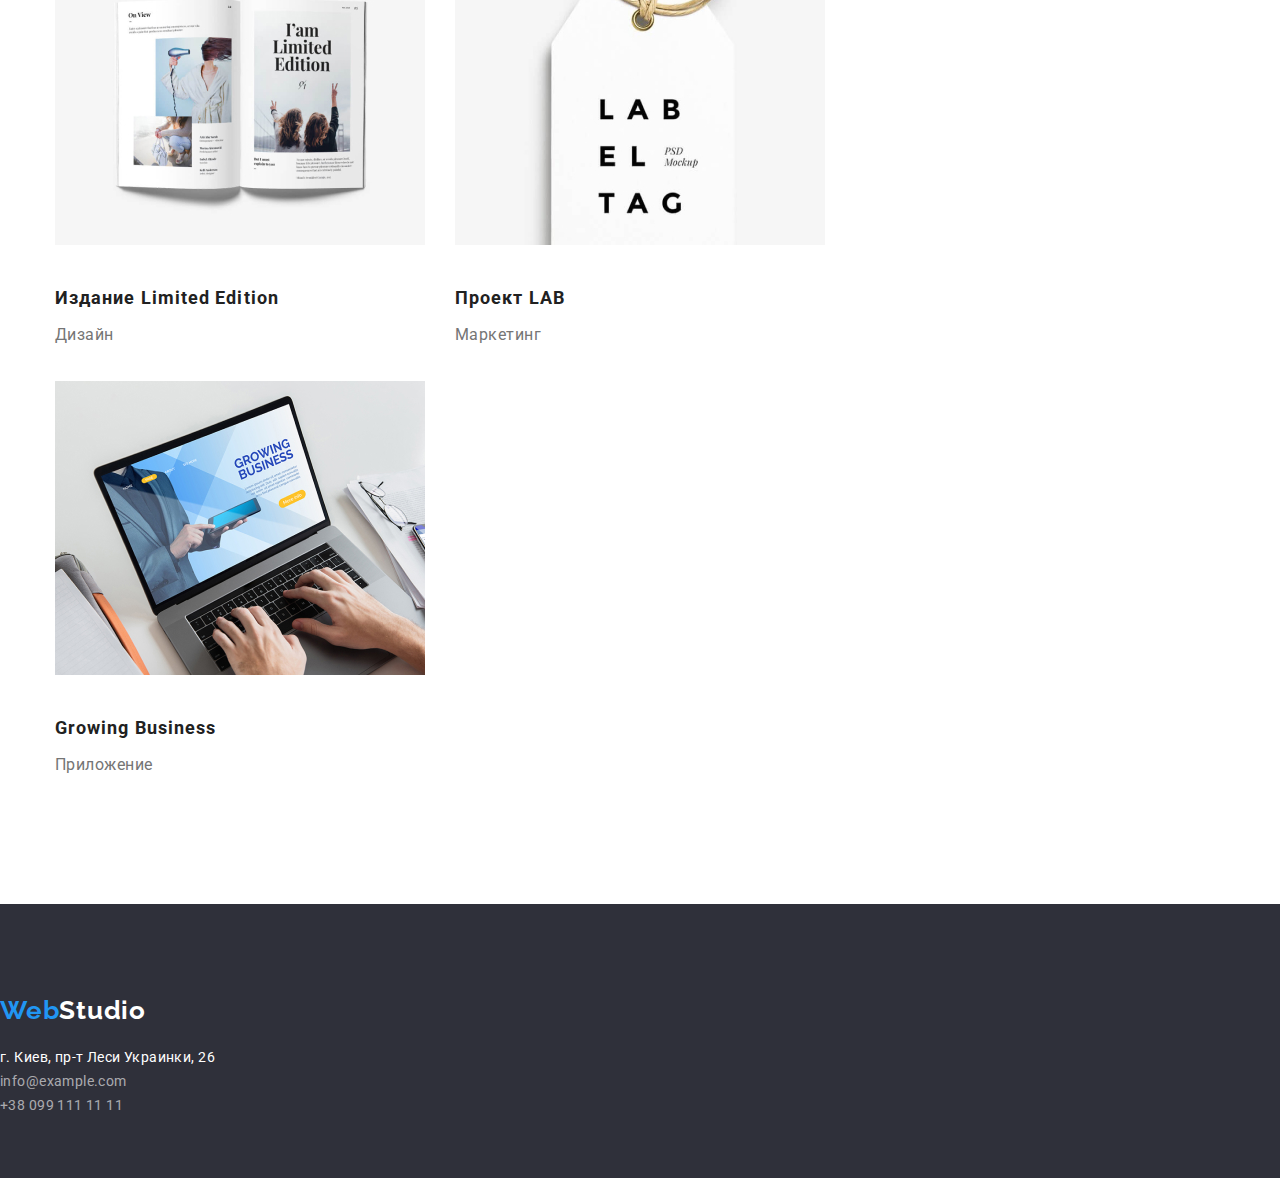
==== commit 9d16918b: "main" ====
--- a/Portfolio.html
+++ b/Portfolio.html
@@ -23,7 +23,7 @@
 
             <ul class="navigation container-navigation">
                 <li class="navigation-link"><a href="./index.html" class="navigation-link-main">Студия</a></li>
-                <li class="navigation-link"><a href="./Portfolio.html" class="navigation-link navigation-link-current">Портфолио</a></li>
+                <li class="navigation-link"><a href="./Portfolio.html" class="navigation-link-main navigation-link-current">Портфолио</a></li>
                 <li class="navigation-link"><a href="" class="navigation-link-main">Контакты</a></li>
             </ul>
         </nav>
@@ -39,7 +39,7 @@
 
 
         <section>
-            <h1 >Наши работы</h1>
+            <h1 class="element-invisible">Наши работы</h1>
             <div class="container works-section">
 
             <ul class=" works-section-flex">
@@ -57,63 +57,63 @@
             <ul class="works-section-list">
 
                 <li class="item"><a href="" class="image-link"><img src="./images/tehno.jpg" alt="Технокряк" width="370" />
-                        <h2 class="works-title title-color works-title-borders">Технокряк</h2>
-                        <p class="works-text">Веб-сайт</p>
+                        <div class="works-description-brake"><h2 class="works-title title-color works-title-borders">Технокряк</h2>
+                        <p class="works-text">Веб-сайт</p></div>
                     </a></li>
 
-                <li class="itemt"><a href="" class="image-link"><img src="./images/poster.jpg" alt="постер с баскетболистами"
+                <li class="item"><a href="" class="image-link"><img src="./images/poster.jpg" alt="постер с баскетболистами"
                             width="370"/>
-                        <h2 class="works-title title-color">Постер New Orlean vs Golden Star</h2>
-                        <p class="works-text">Дизайн</p>
+                        <div class="works-description-brake"><h2 class="works-title title-color">Постер New Orlean vs Golden Star</h2>
+                        <p class="works-text">Дизайн</p></div>
                     </a>
                 </li>
 
                 <li class="item"><a href="" class="image-link"><img src="./images/seafood.jpg" alt="логотип ресторана" width="370"
                             />
-                        <h2 class="works-title title-color">Ресторан Seafood</h2>
+                        <div class="works-description-brake"><h2 class="works-title title-color">Ресторан Seafood</h2>
                         <p class="works-text">Приложение</p>
-                    </a>
+                    </a></div>
                 </li>
 
                 <li class="item"><a href="" class="image-link"><img src="./images/prin.jpg" alt="постер с наушниками" width="370"
                      />
-                        <h2 class="works-title title-color">Проект Prime</h2>
-                        <p class="works-text">Маркетинг</p>
+                        <div class="works-description-brake"><h2 class="works-title title-color">Проект Prime</h2>
+                        <p class="works-text">Маркетинг</p></div>
                     </a>
                 </li>
 
                 <li class="item"><a href="" class="image-link"><img src="./images/boxes.jpg" alt="постер с коробками" width="370"
                         />
-                        <h2 class="works-title title-color">Проект Boxes</h2>
-                        <p class="works-text">Приложение</p>
+                        <div class="works-description-brake"><h2 class="works-title title-color">Проект Boxes</h2>
+                        <p class="works-text">Приложение</p></div>
                     </a>
                 </li>
 
                 <li class="item"><a href="" class="image-link"><img src="./images/insp.jpg" alt="постер с монитором" width="370"
                         />
-                        <h2 class="works-title title-color">Inspiration has no Borders</h2>
-                        <p class="works-text"> Веб-сайт </p>
+                        <div class="works-description-brake"><h2 class="works-title title-color">Inspiration has no Borders</h2>
+                        <p class="works-text"> Веб-сайт </p></div>
                     </a>
                 </li>
 
                 <li class="item"><a href="" class="image-link"><img src="./images/limited.jpg" alt="постер с журналом" width="370"
                         />
-                        <h2 class="works-title title-color">Издание Limited Edition</h2>
-                        <p class="works-text">Дизайн</p>
+                        <div class="works-description-brake"><h2 class="works-title title-color">Издание Limited Edition</h2>
+                        <p class="works-text">Дизайн</p></div>
                     </a>
                 </li>
 
                 <li class="item"><a href="" class="image-link"><img src="./images/lab.jpg" alt="постер с биркой" width="370"
                             />
-                        <h2 class="works-title title-color">Проект LAB</h2>
-                        <p class="works-text">Маркетинг</p>
+                        <div class="works-description-brake"><h2 class="works-title title-color">Проект LAB</h2>
+                        <p class="works-text">Маркетинг</p></div>
                     </a>
                 </li>
 
                 <li class="item"><a href="" class="image-link"><img src="./images/jb.jpg" alt="постер с ноутбуком" width="370"
                             />
-                        <h2 class="works-title title-color">Growing Business</h2>
-                        <p class="works-text">Приложение</p>
+                        <div class="works-description-brake"><h2 class="works-title title-color">Growing Business</h2>
+                        <p class="works-text">Приложение</p></div>
                     </a>
                 </li>
             </ul>
@@ -125,9 +125,9 @@
 
     <footer class="adress-section">
 
-        <a href="/" class="logo">
-            <span class="logo-color">Web</span><span class="adress-logo">Studio</span></a>
-
+       <div class="logo-brake-borders"> <a href="/" class="logo">
+            <div class="logo-brake"><span class="logo-color">Web</span><span class="adress-logo">Studio</span></a>
+</div>
         <ul>
             <li>
                 <address><a href="" class="adress-text adress-style"> г. Киев, пр-т Леси Украинки, 26 </a></address>
@@ -139,7 +139,7 @@
                 <address> <a href="" class="adress-text text-color adress-style">+38 099 111 11 11</a></address>
             </li>
 
-        </ul>
+        </ul></div>
     </footer>
 </body>
 
--- a/css/styles.css
+++ b/css/styles.css
@@ -169,10 +169,6 @@
 
 /* <!--Features--> */
 
-p {
-  margin: 0;
-}
-
 .section {
   padding-top: 94px;
   padding-bottom: 94px;
@@ -204,9 +200,6 @@
   font-size: 14px;
   line-height: 1.7;
   letter-spacing: 0.03em;
-}
-.feautures-item {
-  flex-basis: calc ((100%-90px)/4);
 }
 
 .feautures-item:not(:last-child) {
@@ -257,6 +250,12 @@
 
 .team-list {
   display: flex;
+  display: flex;
+  justify-content: space-between;
+}
+.team-item-description {
+  padding: 30px 0;
+  text-align: center;
 }
 
 img {
@@ -265,12 +264,8 @@
   height: auto;
 }
 
-.team-item {
-  display: flex;
-}
-
 .team-title {
-  margin-bottom: 50;
+  margin: 0 0 50px;
 
   font-weight: 700;
   font-size: 36px;
@@ -280,7 +275,6 @@
 }
 
 .team-names {
-  margin-top: 30px;
   font-weight: 600;
   font-size: 16px;
   line-height: 1.2;
@@ -288,8 +282,6 @@
 }
 
 .team-possition {
-  margin-top: 10px;
-
   font-weight: 400;
   font-size: 16px;
   line-height: 1.2;
@@ -319,11 +311,25 @@
   font-style: normal;
   text-decoration: none;
 }
+.logo-brake {
+  padding-bottom: 20px;
+}
+.logo-brake-borders {
+  padding-top: 60px;
+  padding-bottom: 60px;
+}
 
 /* * <!--Works-- > */
 
+.element-invisible {
+  display: none;
+}
+
+.page-header {
+  border-bottom: 1px solid #ececec;
+}
+
 .button-secondary {
-  margin-bottom: 50px;
   border: transparent;
   padding-top: 6px;
   padding-bottom: 6px;
@@ -331,6 +337,8 @@
   padding-right: 22px;
   border-radius: 4px;
 
+  margin-bottom: 50px;
+
   color: var(--title-text-color);
   background-color: #f5f4fa;
   font-weight: 500;
@@ -359,17 +367,17 @@
   display: flex;
   flex-wrap: wrap;
 }
+.works-description-brake {
+  padding-top: 20px;
+  padding-bottom: 20px;
+}
 
 .works-title {
+  margin-bottom: 4px;
   font-weight: 700;
   font-size: 18px;
   line-height: 2;
   letter-spacing: 0.06em;
-}
-
-.works-title-borders {
-  margin-top: 20px;
-  margin-bottom: 4px;
 }
 
 .works-title:hover,
@@ -389,15 +397,8 @@
 .item {
   width: 370px;
   margin-right: 30px;
-  margin-left: 30px;
-}
-
-.item:nth-child(3n) {
-  margin-right: 0;
-}
-
-.flex-element:nth-last-child(-n + 3) {
-  margin-bottom: 0;
+}
+
 }
 .card-set {
   overflow: 1px solid #eeeeee;
@@ -406,6 +407,13 @@
   list-style: none;
   display: flex;
   flex-wrap: wrap;
-}
-
-.card-set > .item;
+
+  margin-top: -30px;
+  margin-left: -30px;
+}
+
+.card-set > .item {
+  flex-basis: calc (100%-90 / 3);
+  margin-left: 30px;
+  margin-top: 30px;
+}
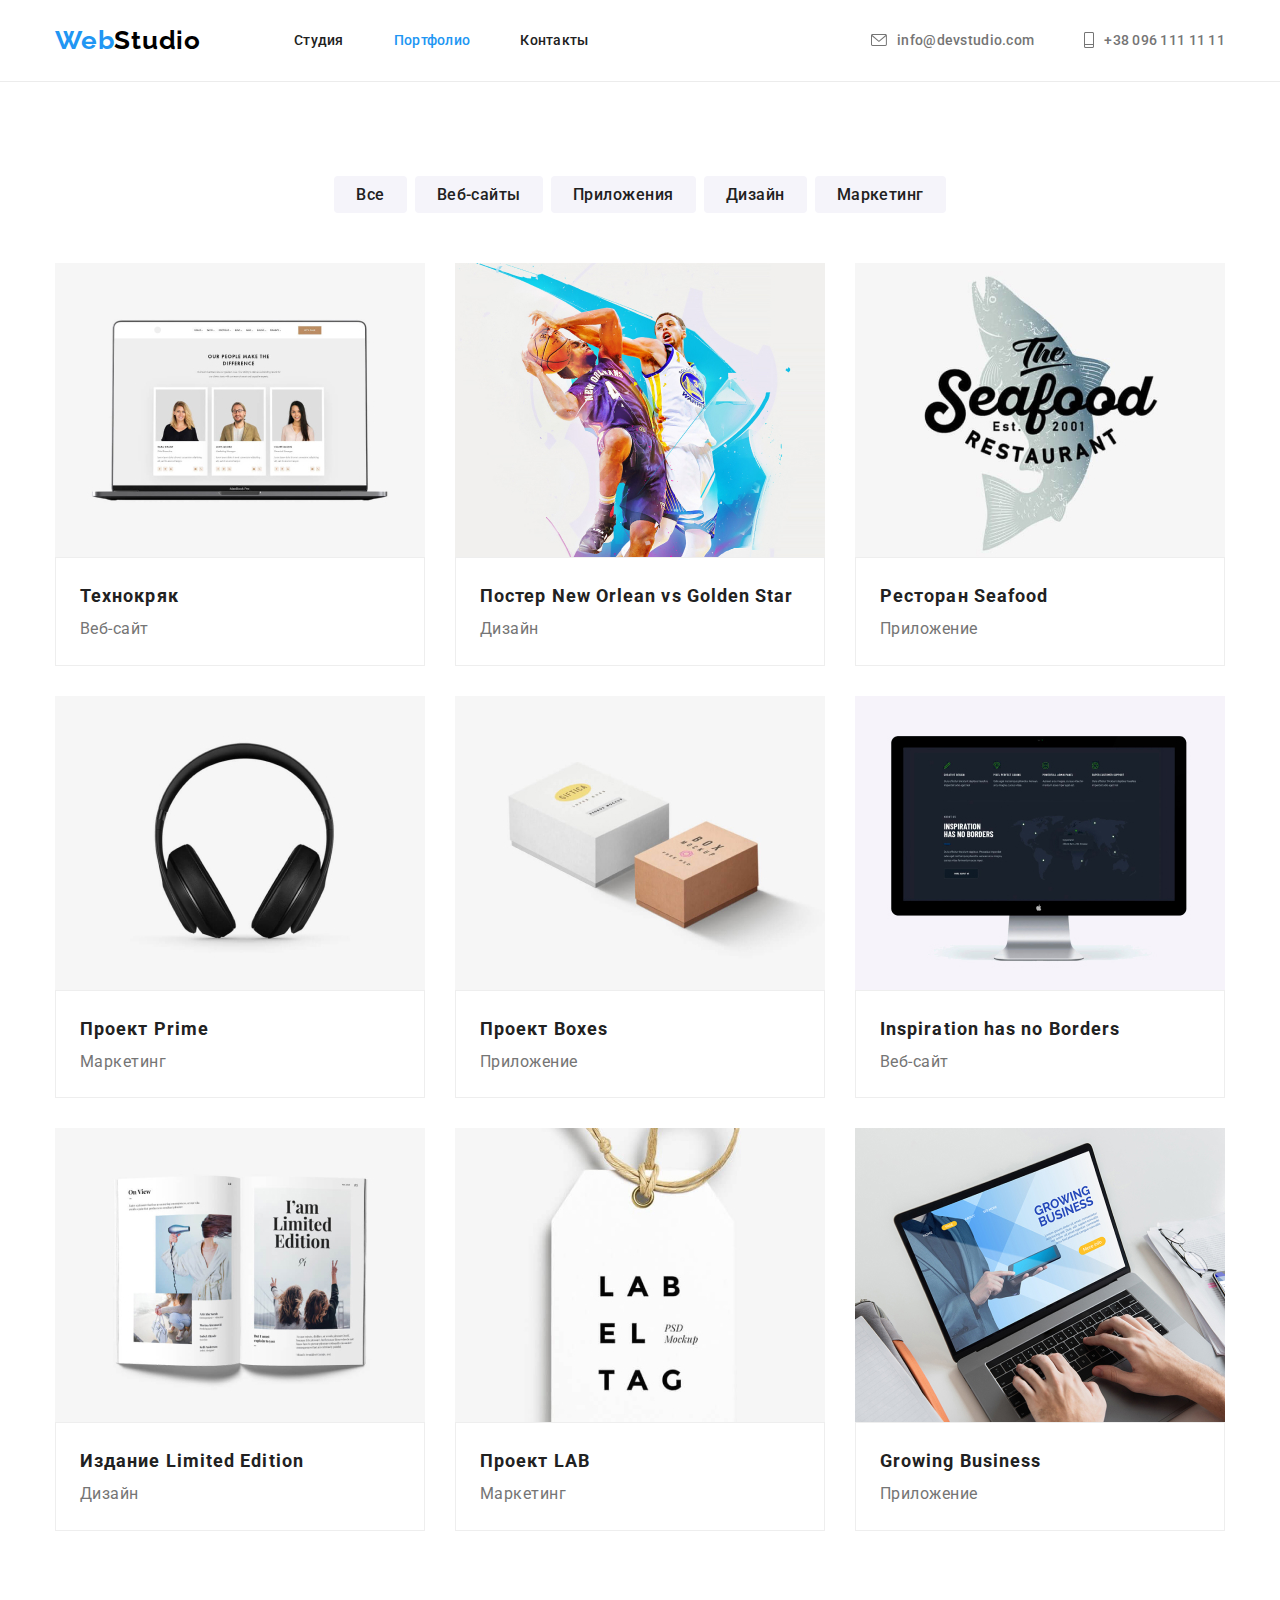
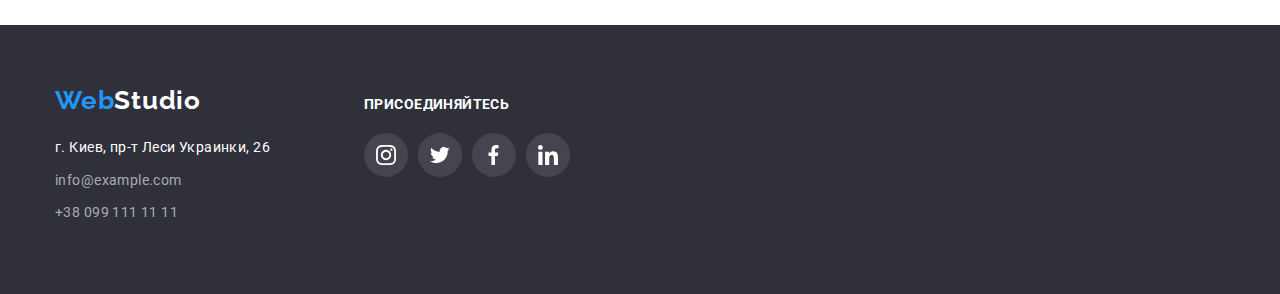
==== commit 29ab2300: "main" ====
--- a/Portfolio.html
+++ b/Portfolio.html
@@ -28,8 +28,16 @@
             </ul>
         </nav>
         <ul class="contacts navigation container-navigation">
-            <li class="navigation-link"><a href="" class="contacts-link">info@devstudio.com</a></li>
-            <li class="navigation-link"><a href="" class="contacts-link">096 111 11 11</a></li>
+        
+            <li class="navigation-link"><a href="" class="contacts-link">
+                    <svg class="icon" width="16px" height="12px">
+                        <use href="./images/symbol-defs.svg#icon-envelope-opt"></use>
+                    </svg>info@devstudio.com</a></li>
+        
+            <li class="navigation-link"><a href="" class="contacts-link">
+                    <svg class="icon" width="10px" height="16px">
+                        <use href="./images/symbol-defs.svg#icon-telephone"></use>
+                    </svg>+38 096 111 11 11</a></li>
         </ul>
 </div>
 
@@ -39,15 +47,16 @@
 
 
         <section>
-            <h1 class="element-invisible">Наши работы</h1>
+            
             <div class="container works-section">
+                <h1 class="element-invisible">Наши работы</h1>
 
             <ul class=" works-section-flex">
-                <li><button type="button" class="button-secondary works-section-flex">Все</button></li>
-                <li><button type="button" class="button-secondary works-section-flex">Веб-сайты</button></li>
-                <li><button type="button" class="button-secondary works-section-flex">Приложения</button></li>
-                <li><button type="button" class="button-secondary works-section-flex">Дизайн</button></li>
-                <li><button type="button" class="button-secondary works-section-flex">Маркетинг</button></li>
+                <li><button type="button" class="button-secondary">Все</button></li>
+                <li><button type="button" class="button-secondary">Веб-сайты</button></li>
+                <li><button type="button" class="button-secondary">Приложения</button></li>
+                <li><button type="button" class="button-secondary">Дизайн</button></li>
+                <li><button type="button" class="button-secondary">Маркетинг</button></li>
             </ul>
 
 
@@ -56,10 +65,13 @@
 
             <ul class="works-section-list">
 
-                <li class="item"><a href="" class="image-link"><img src="./images/tehno.jpg" alt="Технокряк" width="370" />
+                <li class="item">
+                    <a href="" class="image-link">
+                        <img src="./images/tehno.jpg" alt="Технокряк" width="370" />
                         <div class="works-description-brake"><h2 class="works-title title-color works-title-borders">Технокряк</h2>
                         <p class="works-text">Веб-сайт</p></div>
-                    </a></li>
+                    </a>
+                </li>
 
                 <li class="item"><a href="" class="image-link"><img src="./images/poster.jpg" alt="постер с баскетболистами"
                             width="370"/>
@@ -69,10 +81,10 @@
                 </li>
 
                 <li class="item"><a href="" class="image-link"><img src="./images/seafood.jpg" alt="логотип ресторана" width="370"
-                            />
+                        />
                         <div class="works-description-brake"><h2 class="works-title title-color">Ресторан Seafood</h2>
-                        <p class="works-text">Приложение</p>
-                    </a></div>
+                        <p class="works-text">Приложение</p></div>
+                    </a>
                 </li>
 
                 <li class="item"><a href="" class="image-link"><img src="./images/prin.jpg" alt="постер с наушниками" width="370"
@@ -124,22 +136,69 @@
     </main>
 
     <footer class="adress-section">
-
-       <div class="logo-brake-borders"> <a href="/" class="logo">
-            <div class="logo-brake"><span class="logo-color">Web</span><span class="adress-logo">Studio</span></a>
-</div>
-        <ul>
-            <li>
-                <address><a href="" class="adress-text adress-style"> г. Киев, пр-т Леси Украинки, 26 </a></address>
-            </li>
-            <li>
-                <address> <a href="" class="adress-text text-color adress-style">info@example.com</a></address>
-            </li>
-            <li>
-                <address> <a href="" class="adress-text text-color adress-style">+38 099 111 11 11</a></address>
-            </li>
-
-        </ul></div>
+        <div class="container">
+            <div class="footer-box">
+                <div class="logo-brake-borders">
+                    <div class="logo-brake">
+                        <a href="/" class="logo">
+                            <span class="logo-color">Web</span><span class="adress-logo">Studio</span>
+                        </a>
+                    </div>
+                    <ul>
+                        <li>
+                            <address>
+                                <a href="" class="adress-text adress-style"> г. Киев, пр-т Леси Украинки, 26 </a>
+                            </address>
+                        </li>
+                        <li>
+                            <address>
+                                <a href="" class="adress-text text-color adress-style">info@example.com</a>
+                            </address>
+                        </li>
+                        <li>
+                            <address>
+                                <a href="" class="adress-text text-color adress-style">+38 099 111 11 11</a>
+                            </address>
+                        </li>
+                    </ul>
+                </div>
+                <div class="join-box">
+                    <p>Присоединяйтесь</p>
+                    <ul class="join-list">
+                        <li class="join-item">
+                            <a href="" class="join-link ">
+                                <svg class="join-icon" width="20px" height="20px">
+                                    <use href="./images/symbol-defs.svg#icon-instagram-opt"></use>
+                                </svg>
+                            </a>
+                        </li>
+                        <li class="join-item">
+                            <a href="" class="join-link ">
+                                <svg class="join-icon" width="20px" height="20px">
+                                    <use href="./images/symbol-defs.svg#icon-twitter-opt"></use>
+                                </svg>
+                            </a>
+                        </li>
+                        <li class="join-item">
+                            <a href="" class="join-link">
+                                <svg class="join-icon" width="20px" height="20px">
+                                    <use href="./images/symbol-defs.svg#icon-facebook-opt"></use>
+                                </svg>
+                            </a>
+                        </li>
+                        <li class="join-item">
+                            <a href="" class="join-link ">
+                                <svg class="join-icon" width="20px" height="20px">
+                                    <use href="./images/symbol-defs.svg#icon-linkedin-opt"></use>
+                                </svg>
+                            </a>
+                        </li>
+                    </ul>
+    
+    
+                </div>
+            </div>
+        </div>
     </footer>
 </body>
 
--- a/css/styles.css
+++ b/css/styles.css
@@ -20,6 +20,15 @@
   font-family: Roboto, sans-serif;
   color: var(--primary-text-color);
 }
+h1,
+h2,
+h3,
+h4,
+h5,
+p {
+  margin-top: 0;
+  margin-bottom: 0;
+}
 
 /* <!--Шапка сайта-- >  */
 
@@ -107,7 +116,8 @@
 .contacts-link {
   padding-top: 32px;
   padding-bottom: 32px;
-  display: block;
+  display: flex;
+  align-items: center;
 
   color: #757575;
   font-weight: 500;
@@ -115,6 +125,11 @@
   line-height: 1.2;
   letter-spacing: 0.02em;
   text-decoration: none;
+}
+
+.icon {
+  fill: currentColor;
+  margin-right: 10px;
 }
 
 .navigation-link-main:hover,
@@ -133,6 +148,28 @@
   text-align: center;
   padding-top: 200px;
   padding-bottom: 200px;
+}
+
+.hero-button:hover,
+.hero-button:focus {
+  background: #188ce8;
+  box-shadow: 0px 4px 4px rgba(0, 0, 0, 0.15);
+  border-radius: 4px;
+}
+
+.overlay-hero {
+  max-width: 1600px;
+  height: 600;
+  margin-left: auto;
+  margin-right: auto;
+  background-image: linear-gradient(
+      to right,
+      rgba(47, 48, 58, 0.5),
+      rgba(47, 48, 58, 0.3)
+    ),
+    url("../images/hadder_squoosh.jpg");
+  background-repeat: no-repeat;
+  background-size: cover;
 }
 
 .title-hero {
@@ -178,6 +215,7 @@
   display: flex;
   margin: 0;
   margin-bottom: 10px;
+  margin-top: 30px;
 
   color: var(--title-text-color);
   font-weight: 700;
@@ -202,16 +240,35 @@
   letter-spacing: 0.03em;
 }
 
+.feautures-item {
+  flex-basis: calc((100% - 90px) / 4);
+}
+
 .feautures-item:not(:last-child) {
   margin-right: 30px;
 }
 
+.features-box {
+  display: flex;
+  justify-content: center;
+  align-items: center;
+  width: 270px;
+  height: 120px;
+  background-color: #f5f4fa;
+
+  border-radius: 4px;
+}
+
+.features-box .iconfeat {
+  fill: #212121;
+}
+
 /* <!--Activities-- > */
 
 .activities-section {
   padding-top: 0;
 }
-.activities-section > ul {
+.activities {
   display: flex;
 }
 
@@ -250,8 +307,7 @@
 
 .team-list {
   display: flex;
-  display: flex;
-  justify-content: space-between;
+  /* justify-content: space-between; */
 }
 .team-item-description {
   padding: 30px 0;
@@ -264,6 +320,48 @@
   height: auto;
 }
 
+.team-box {
+  display: block;
+  background-color: #ffffff;
+  outline: none;
+  width: 270px;
+
+  box-shadow: 0px 1px 3px rgba(0, 0, 0, 0.12), 0px 1px 1px rgba(0, 0, 0, 0.14),
+    0px 2px 1px rgba(0, 0, 0, 0.2);
+  border-radius: 0px 0px 4px 4px;
+}
+
+.team-link {
+  display: flex;
+  width: 44px;
+  height: 44px;
+  justify-content: center;
+  align-items: center;
+  border-radius: 50%;
+  color: #afb1b8;
+}
+.team-link:hover,
+.team-link:focus,
+.join-link:hover,
+.join-link:focus {
+  color: var(--accent-color);
+  background-color: var(--navigation-color);
+}
+
+.team-item:not(:last-child) {
+  margin-right: 30px;
+}
+.link-icon {
+  fill: currentColor;
+}
+
+.team-item-list {
+  display: flex;
+  justify-content: center;
+  /*  width: 206px;
+  
+  align-items: center; */
+}
 .team-title {
   margin: 0 0 50px;
 
@@ -275,10 +373,15 @@
 }
 
 .team-names {
-  font-weight: 600;
+  margin-bottom: 10px;
+
+  font-weight: 500;
   font-size: 16px;
   line-height: 1.2;
   letter-spacing: 0.03em;
+}
+.team-names p {
+  margin-bottom: 12px;
 }
 
 .team-possition {
@@ -287,6 +390,38 @@
   line-height: 1.2;
   letter-spacing: 0.03em;
 }
+
+/* * <!--Clients-- > */
+
+.clients-box {
+  display: flex;
+  justify-content: space-between;
+}
+
+.clients-box-items {
+  display: flex;
+  width: 170px;
+  height: 92px;
+  border-radius: 4px;
+  border: solid 1px #afb1b8;
+  align-items: center;
+  justify-content: center;
+  color: #afb1b8;
+}
+
+.clients-box-items:hover,
+.clients-box-items:focus {
+  border-color: var(--navigation-color);
+  color: var(--navigation-color);
+}
+.clients-box-icon {
+  fill: currentColor;
+}
+
+.clients-box-items:not(:last-child) {
+  margin-right: 30px;
+}
+
 /* <!--Footer-- > */
 
 .adress-section {
@@ -299,6 +434,9 @@
   font-size: 14px;
   line-height: 1.7;
   letter-spacing: 0.03em;
+
+  font-style: normal;
+  text-decoration: none;
 }
 .adress-logo {
   color: var(--accent-color);
@@ -307,16 +445,58 @@
 .text-color {
   color: rgb(255, 255, 255, 0.6);
 }
-.adress-style {
-  font-style: normal;
-  text-decoration: none;
-}
+.text-color:hover,
+.text-color:focus {
+  color: var(--navigation-color);
+}
+
 .logo-brake {
-  padding-bottom: 20px;
-}
-.logo-brake-borders {
+  margin-bottom: 20px;
+}
+
+.logo-brake-borders li {
+  margin: 0 0 9px;
+}
+.footer-box {
+  display: flex;
+  align-items: baseline;
   padding-top: 60px;
   padding-bottom: 60px;
+}
+
+.join-box {
+  margin-left: 70px;
+  color: var(--accent-color);
+}
+.join-box p {
+  margin-bottom: 20px;
+  font-weight: 700;
+  font-size: 14px;
+  line-height: 1.14;
+  letter-spacing: 0.03em;
+  text-transform: uppercase;
+}
+
+.join-list {
+  display: flex;
+}
+
+.join-item:not(:last-child) {
+  margin-right: 10px;
+}
+
+.join-link {
+  display: flex;
+  height: 44px;
+  width: 44px;
+  align-items: center;
+  justify-content: center;
+  color: inherit;
+  background: rgba(255, 255, 255, 0.1);
+  border-radius: 50%;
+}
+.join-icon {
+  fill: currentColor;
 }
 
 /* * <!--Works-- > */
@@ -337,8 +517,6 @@
   padding-right: 22px;
   border-radius: 4px;
 
-  margin-bottom: 50px;
-
   color: var(--title-text-color);
   background-color: #f5f4fa;
   font-weight: 500;
@@ -351,6 +529,9 @@
 .button-secondary:hover,
 .button-secondary:focus {
   background-color: #2196f3;
+  color: #ffffff;
+  box-shadow: 0px 3px 1px rgba(0, 0, 0, 0.1), 0px 1px 2px rgba(0, 0, 0, 0.08),
+    0px 2px 2px rgba(0, 0, 0, 0.12);
 }
 .works-section {
   padding-top: 94px;
@@ -359,21 +540,20 @@
 
 .works-section-flex {
   display: flex;
-  margin-right: 30px;
   justify-content: center;
-}
-
-.works-section-list {
-  display: flex;
-  flex-wrap: wrap;
-}
+  margin-bottom: 50px;
+}
+
+.works-section-flex li:not(:last-child) {
+  margin-right: 8px;
+}
+
 .works-description-brake {
-  padding-top: 20px;
-  padding-bottom: 20px;
+  padding: 20px 24px;
+  border: 1px solid #eeeeee;
 }
 
 .works-title {
-  margin-bottom: 4px;
   font-weight: 700;
   font-size: 18px;
   line-height: 2;
@@ -387,7 +567,7 @@
 
 .works-text {
   margin-top: 0;
-  margin-bottom: 10px;
+  margin-bottom: 0px;
   font-weight: 400;
   font-size: 16px;
   line-height: 1.9;
@@ -395,25 +575,23 @@
 }
 
 .item {
-  width: 370px;
-  margin-right: 30px;
-}
-
-}
-.card-set {
+  margin: 30px 0 0 30px;
+  flex-basis: calc ((100-90px) / 3);
+}
+.image-link:hover,
+.image-link:focus {
+  display: block;
+  box-shadow: 0px 1px 1px rgba(0, 0, 0, 0.12), 0px 4px 4px rgba(0, 0, 0, 0.06),
+    1px 4px 6px rgba(0, 0, 0, 0.16);
+}
+
+.works-section-list {
   overflow: 1px solid #eeeeee;
   padding: 0;
   margin: 0;
   list-style: none;
   display: flex;
   flex-wrap: wrap;
-
   margin-top: -30px;
   margin-left: -30px;
 }
-
-.card-set > .item {
-  flex-basis: calc (100%-90 / 3);
-  margin-left: 30px;
-  margin-top: 30px;
-}
